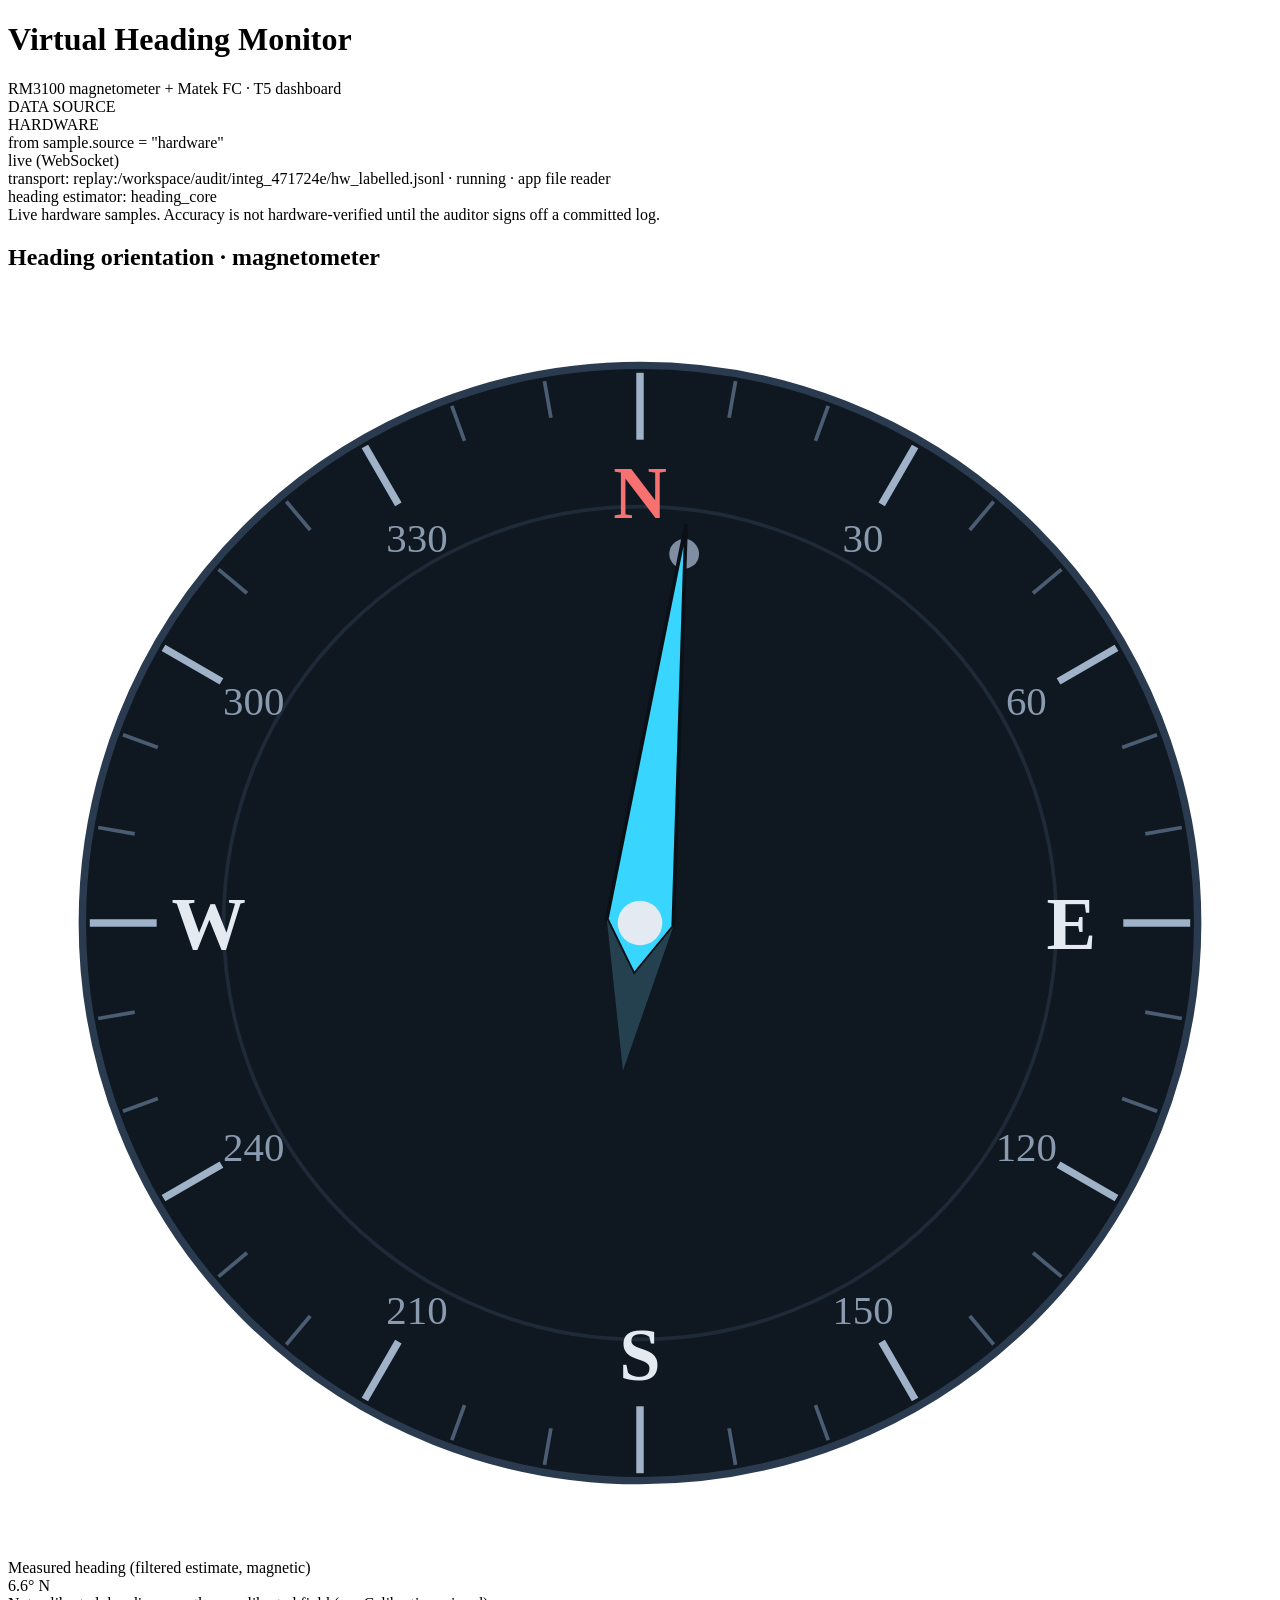
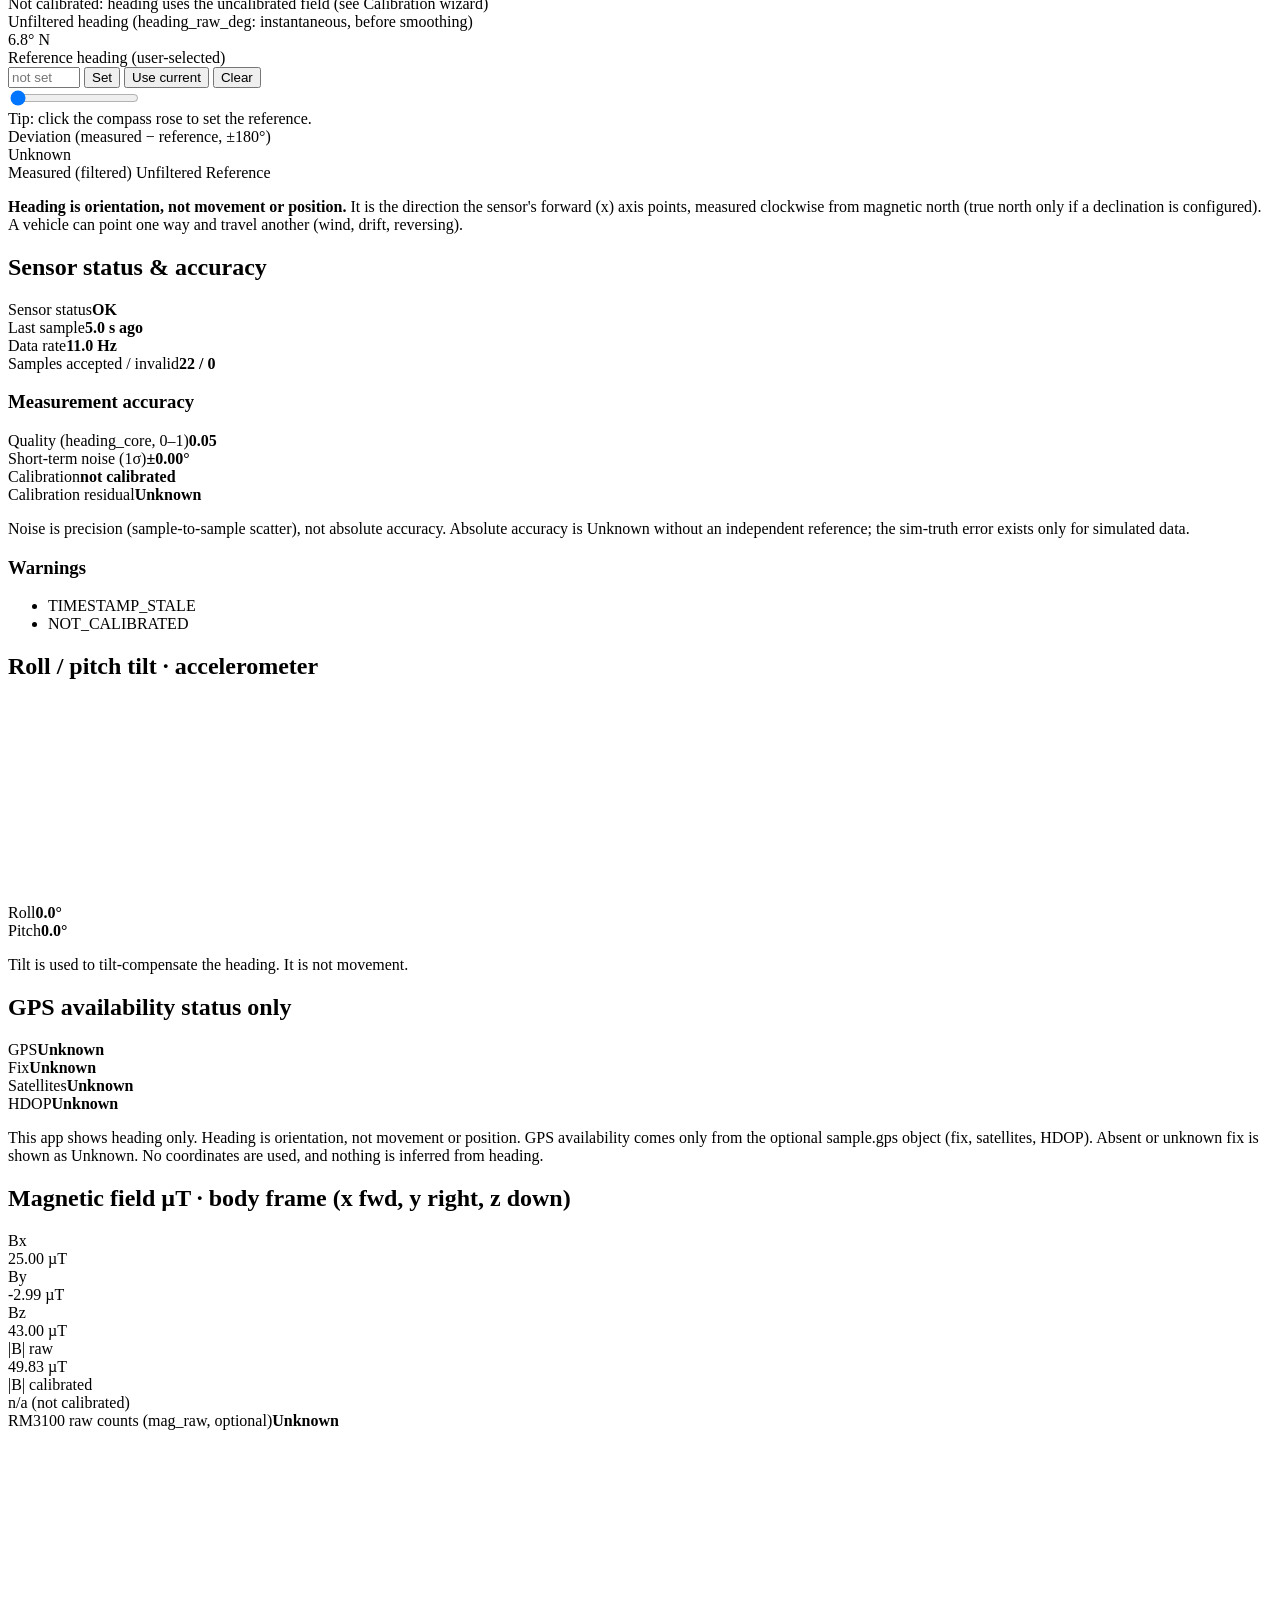
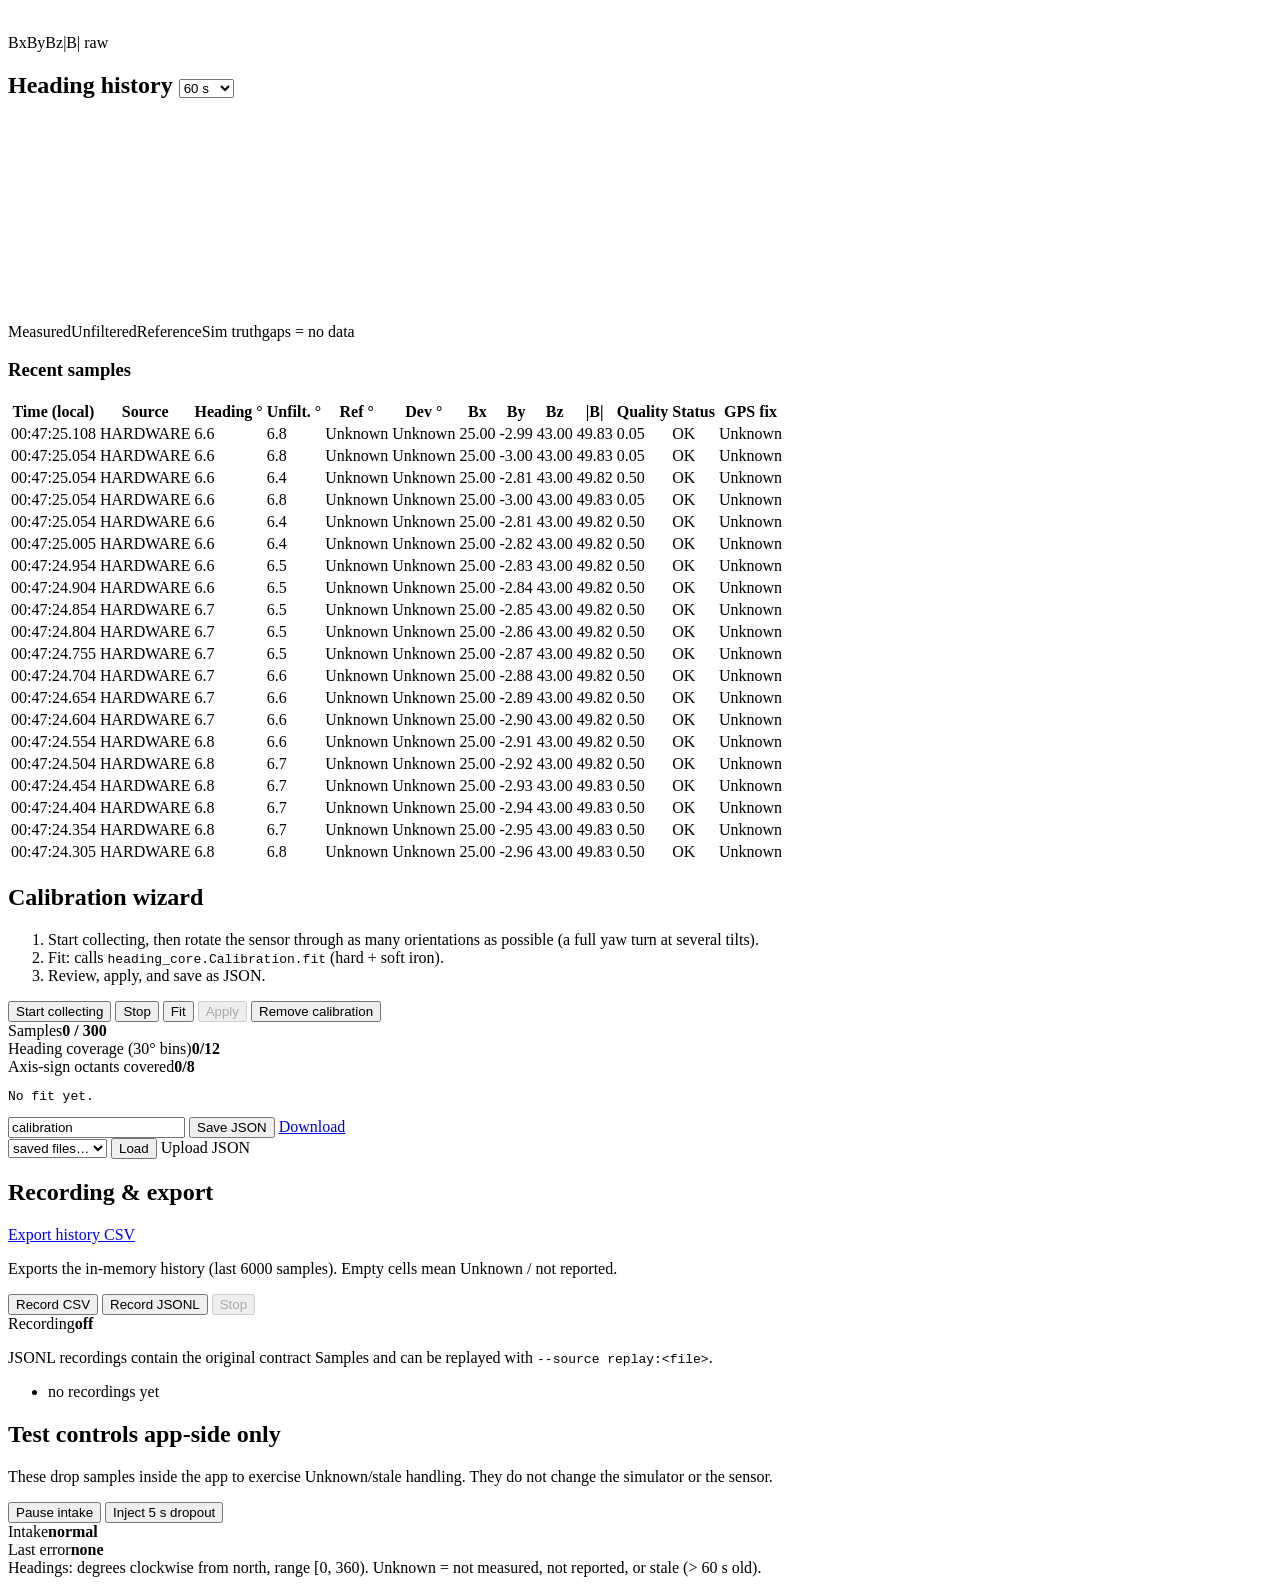
==== reports/audit/raw/ui_dom_hw_replay.html @ bf7b4064 "[qa] final verification v2.0: integration 25/27 (A8/A8b -> D6 CRITICAL), D3 closed after re-test (E3" ====
<!DOCTYPE html>
<html lang="en"><head>
<meta charset="utf-8">
<meta name="viewport" content="width=device-width, initial-scale=1">
<title>Virtual Heading Monitor</title>
<link rel="stylesheet" href="/style.css">
</head>
<body>
<header class="topbar">
  <div class="brand">
    <h1>Virtual Heading Monitor</h1>
    <div class="sub">RM3100 magnetometer + Matek FC · T5 dashboard</div>
  </div>
  <div class="badge-wrap">
    <div class="badge-label">DATA SOURCE</div>
    <div id="sourceBadge" class="source-badge hardware" title="Taken only from the source field of the latest sample">HARDWARE</div>
    <div id="sourceSub" class="badge-sub">from sample.source = "hardware"</div>
  </div>
  <div class="conn">
    <div><span id="connDot" class="dot ok"></span><span id="connText">live (WebSocket)</span></div>
    <div class="small" id="transportText">transport: replay:/workspace/audit/integ_471724e/hw_labelled.jsonl · running · app file reader</div>
    <div class="small" id="backendText">heading estimator: heading_core</div>
  </div>
</header>
<div id="evidenceBanner" class="evidence">Live hardware samples. Accuracy is not hardware-verified until the auditor signs off a committed log.</div>

<main class="grid">
  <!-- HEADING -->
  <section class="panel heading-panel" id="panelHeading">
    <h2>Heading <span class="tag">orientation · magnetometer</span></h2>
    <div class="heading-body">
      <svg id="compass" viewBox="-170 -170 340 340" role="img" aria-label="Compass rose: measured vs reference heading"><circle r="150" fill="#0f1720" stroke="#2b3b4f" stroke-width="2"></circle><circle r="112" fill="none" stroke="#1e2a38" stroke-width="1"></circle><line x1="0" y1="-148" x2="0" y2="-130" stroke="#9fb2c8" stroke-width="2"></line><line x1="25.699930294705688" y1="-145.75154744580678" x2="23.963448518036387" y2="-135.9034699156847" stroke="#4b5d73" stroke-width="1"></line><line x1="50.61898121219897" y1="-139.07450787631444" x2="47.19877977894228" y2="-129.67758166845536" stroke="#4b5d73" stroke-width="1"></line><line x1="73.99999999999999" y1="-128.17175976009693" x2="64.99999999999999" y2="-112.58330249197704" stroke="#9fb2c8" stroke-width="2"></line><text x="59.99999999999999" y="-99.92304845413264" text-anchor="middle" fill="#8a9bb0" font-size="11">30</text><line x1="95.1325662336078" y1="-113.37457758160875" x2="88.70469013674241" y2="-105.71413315041896" stroke="#4b5d73" stroke-width="1"></line><line x1="113.37457758160875" y1="-95.13256623360783" x2="105.71413315041896" y2="-88.70469013674243" stroke="#4b5d73" stroke-width="1"></line><line x1="128.1717597600969" y1="-74.00000000000001" x2="112.58330249197702" y2="-65.00000000000001" stroke="#9fb2c8" stroke-width="2"></line><text x="103.92304845413263" y="-56.000000000000014" text-anchor="middle" fill="#8a9bb0" font-size="11">60</text><line x1="139.07450787631444" y1="-50.61898121219899" x2="129.67758166845536" y2="-47.198779778942296" stroke="#4b5d73" stroke-width="1"></line><line x1="145.75154744580678" y1="-25.699930294705702" x2="135.9034699156847" y2="-23.963448518036397" stroke="#4b5d73" stroke-width="1"></line><line x1="148" y1="-9.062386313690414e-15" x2="130" y2="-7.960204194457796e-15" stroke="#9fb2c8" stroke-width="2"></line><line x1="145.75154744580678" y1="25.699930294705684" x2="135.9034699156847" y2="23.963448518036383" stroke="#4b5d73" stroke-width="1"></line><line x1="139.07450787631444" y1="50.61898121219897" x2="129.67758166845536" y2="47.19877977894228" stroke="#4b5d73" stroke-width="1"></line><line x1="128.17175976009693" y1="73.99999999999997" x2="112.58330249197704" y2="64.99999999999997" stroke="#9fb2c8" stroke-width="2"></line><text x="103.92304845413264" y="63.99999999999997" text-anchor="middle" fill="#8a9bb0" font-size="11">120</text><line x1="113.37457758160875" y1="95.13256623360783" x2="105.71413315041896" y2="88.70469013674243" stroke="#4b5d73" stroke-width="1"></line><line x1="95.13256623360785" y1="113.37457758160873" x2="88.70469013674244" y2="105.71413315041895" stroke="#4b5d73" stroke-width="1"></line><line x1="73.99999999999999" y1="128.17175976009693" x2="64.99999999999999" y2="112.58330249197704" stroke="#9fb2c8" stroke-width="2"></line><text x="59.99999999999999" y="107.92304845413264" text-anchor="middle" fill="#8a9bb0" font-size="11">150</text><line x1="50.618981212198996" y1="139.07450787631444" x2="47.1987797789423" y2="129.67758166845536" stroke="#4b5d73" stroke-width="1"></line><line x1="25.69993029470568" y1="145.75154744580678" x2="23.96344851803638" y2="135.9034699156847" stroke="#4b5d73" stroke-width="1"></line><line x1="1.8124772627380827e-14" y1="148" x2="1.592040838891559e-14" y2="130" stroke="#9fb2c8" stroke-width="2"></line><line x1="-25.69993029470571" y1="145.75154744580678" x2="-23.963448518036405" y2="135.9034699156847" stroke="#4b5d73" stroke-width="1"></line><line x1="-50.61898121219896" y1="139.07450787631444" x2="-47.198779778942274" y2="129.67758166845536" stroke="#4b5d73" stroke-width="1"></line><line x1="-74.00000000000001" y1="128.1717597600969" x2="-65.00000000000001" y2="112.58330249197702" stroke="#9fb2c8" stroke-width="2"></line><text x="-60.000000000000014" y="107.92304845413263" text-anchor="middle" fill="#8a9bb0" font-size="11">210</text><line x1="-95.1325662336078" y1="113.37457758160875" x2="-88.70469013674241" y2="105.71413315041896" stroke="#4b5d73" stroke-width="1"></line><line x1="-113.37457758160873" y1="95.13256623360785" x2="-105.71413315041895" y2="88.70469013674244" stroke="#4b5d73" stroke-width="1"></line><line x1="-128.17175976009688" y1="74.00000000000007" x2="-112.583302491977" y2="65.00000000000006" stroke="#9fb2c8" stroke-width="2"></line><text x="-103.92304845413261" y="64.00000000000006" text-anchor="middle" fill="#8a9bb0" font-size="11">240</text><line x1="-139.0745078763144" y1="50.61898121219907" x2="-129.67758166845533" y2="47.198779778942374" stroke="#4b5d73" stroke-width="1"></line><line x1="-145.75154744580678" y1="25.699930294705688" x2="-135.9034699156847" y2="23.963448518036387" stroke="#4b5d73" stroke-width="1"></line><line x1="-148" y1="2.718715894107124e-14" x2="-130" y2="2.3880612583373385e-14" stroke="#9fb2c8" stroke-width="2"></line><line x1="-145.7515474458068" y1="-25.699930294705634" x2="-135.90346991568472" y2="-23.963448518036337" stroke="#4b5d73" stroke-width="1"></line><line x1="-139.07450787631447" y1="-50.61898121219889" x2="-129.6775816684554" y2="-47.1987797789422" stroke="#4b5d73" stroke-width="1"></line><line x1="-128.1717597600969" y1="-74.00000000000001" x2="-112.58330249197702" y2="-65.00000000000001" stroke="#9fb2c8" stroke-width="2"></line><text x="-103.92304845413263" y="-56.000000000000014" text-anchor="middle" fill="#8a9bb0" font-size="11">300</text><line x1="-113.37457758160876" y1="-95.1325662336078" x2="-105.71413315041899" y2="-88.70469013674241" stroke="#4b5d73" stroke-width="1"></line><line x1="-95.13256623360786" y1="-113.37457758160872" x2="-88.70469013674246" y2="-105.71413315041893" stroke="#4b5d73" stroke-width="1"></line><line x1="-74.00000000000007" y1="-128.17175976009688" x2="-65.00000000000006" y2="-112.583302491977" stroke="#9fb2c8" stroke-width="2"></line><text x="-60.00000000000006" y="-99.92304845413261" text-anchor="middle" fill="#8a9bb0" font-size="11">330</text><line x1="-50.61898121219895" y1="-139.07450787631444" x2="-47.19877977894227" y2="-129.67758166845536" stroke="#4b5d73" stroke-width="1"></line><line x1="-25.69993029470583" y1="-145.75154744580678" x2="-23.963448518036515" y2="-135.9034699156847" stroke="#4b5d73" stroke-width="1"></line><text x="0" y="-109" text-anchor="middle" fill="#f87171" font-size="20" font-weight="800">N</text><text x="116" y="6.999999999999993" text-anchor="middle" fill="#e3eaf2" font-size="20" font-weight="800">E</text><text x="1.4205902870109298e-14" y="123" text-anchor="middle" fill="#e3eaf2" font-size="20" font-weight="800">S</text><text x="-116" y="7.000000000000021" text-anchor="middle" fill="#e3eaf2" font-size="20" font-weight="800">W</text><g visibility="hidden"><line x1="0" y1="0" x2="0" y2="-146" stroke="#ffb547" stroke-width="2.5" stroke-dasharray="7 5"></line><polygon points="0,-150 -9,-164 9,-164" fill="#ffb547"></polygon></g><g visibility="visible" transform="rotate(6.820179371689269)"><line x1="0" y1="0" x2="0" y2="-100" stroke="#7f8ea3" stroke-width="2"></line><circle cx="0" cy="-100" r="4" fill="#7f8ea3"></circle></g><g visibility="visible" transform="rotate(6.589278462091266)"><polygon points="0,-108 9,0 0,14 -9,0" fill="#38d6ff" stroke="#0b1016" stroke-width="1"></polygon><polygon points="0,14 9,0 0,40 -9,0" fill="#25414f"></polygon></g><circle r="6" fill="#e3eaf2"></circle><text y="60" text-anchor="middle" fill="#8a9bb0" font-size="14" font-style="italic"></text></svg>
      <div class="heading-readout">
        <div class="metric big">
          <div class="label" id="headingLabel">Measured heading (filtered estimate, magnetic)</div>
          <div class="value" id="headingValue">6.6° N</div>
          <div class="hint" id="headingHint">Not calibrated: heading uses the uncalibrated field (see Calibration wizard)</div>
        </div>
        <div class="metric">
          <div class="label">Unfiltered heading (heading_raw_deg: instantaneous, before smoothing)</div>
          <div class="value mid" id="rawHeadingValue">6.8° N</div>
        </div>
        <div class="metric">
          <div class="label">Reference heading (user-selected)</div>
          <div class="ref-row">
            <input id="refNumber" type="number" min="0" max="359.9" step="0.1" placeholder="not set" aria-label="Reference heading degrees">
            <button id="refSet">Set</button>
            <button id="refUseCurrent" title="Use the current measured heading">Use current</button>
            <button id="refClear" class="ghost">Clear</button>
          </div>
          <input id="refSlider" type="range" min="0" max="359" step="1" value="0" aria-label="Reference heading slider">
          <div class="hint">Tip: click the compass rose to set the reference.</div>
        </div>
        <div class="metric">
          <div class="label">Deviation (measured − reference, ±180°)</div>
          <div class="value mid unknown unk" id="deviationValue">Unknown</div>
        </div>
        <div class="legend">
          <span><i class="sw measured"></i>Measured (filtered)</span>
          <span><i class="sw raw"></i>Unfiltered</span>
          <span><i class="sw reference"></i>Reference</span>
        </div>
      </div>
    </div>
    <p class="note"><b>Heading is orientation, not movement or position.</b> It is the direction the sensor's
      forward (x) axis points, measured clockwise from magnetic north (true north only if a declination is configured).
      A vehicle can point one way and travel another (wind, drift, reversing).</p>
  </section>

  <!-- STATUS / ACCURACY -->
  <section class="panel" id="panelStatus">
    <h2>Sensor status &amp; accuracy</h2>
    <div class="kv"><span>Sensor status</span><b id="sensorStatus" class="pill ok">OK</b></div>
    <div class="hint" id="sensorReason"></div>
    <div class="kv"><span>Last sample</span><b id="lastAge" class="">5.0 s ago</b></div>
    <div class="kv"><span>Data rate</span><b id="rateValue" class="">11.0 Hz</b></div>
    <div class="kv"><span>Samples accepted / invalid</span><b id="countsValue">22 / 0</b></div>
    <h3>Measurement accuracy</h3>
    <div class="kv"><span>Quality (heading_core, 0–1)</span><b id="qualityValue" class="">0.05</b></div>
    <div class="qbar"><div id="qualityBar" style="width: 4.99741%;"></div></div>
    <div class="kv"><span>Short-term noise (1σ)</span><b id="noiseValue" class="">±0.00°</b></div>
    <div class="kv"><span>Calibration</span><b id="calState" class="">not calibrated</b></div>
    <div class="kv"><span>Calibration residual</span><b id="calResidual" class="unknown unk">Unknown</b></div>
    <div class="kv" id="simErrRow" style="display: none;"><span>Error vs sim truth <span class="tag sim">SIMULATED</span></span><b id="simErr" class="unknown unk">Unknown</b></div>
    <p class="note small">Noise is precision (sample-to-sample scatter), not absolute accuracy. Absolute accuracy is
      Unknown without an independent reference; the sim-truth error exists only for simulated data.</p>
    <h3>Warnings</h3>
    <ul id="warnings" class="warnings"><li>TIMESTAMP_STALE</li><li>NOT_CALIBRATED</li></ul>
  </section>

  <!-- ATTITUDE -->
  <section class="panel" id="panelAttitude">
    <h2>Roll / pitch <span class="tag">tilt · accelerometer</span></h2>
    <canvas id="horizon" width="260" height="200" aria-label="Roll and pitch indicator"></canvas>
    <div class="kv"><span>Roll</span><b id="rollValue" class="">0.0°</b></div>
    <div class="kv"><span>Pitch</span><b id="pitchValue" class="">0.0°</b></div>
    <p class="note small">Tilt is used to tilt-compensate the heading. It is not movement.</p>
  </section>

  <!-- GPS AVAILABILITY (status only) -->
  <section class="panel unknown-panel" id="panelGps">
    <h2>GPS availability <span class="tag gps">status only</span></h2>
    <div class="kv"><span>GPS</span><b id="gpsStatus" class="pill unknown">Unknown</b></div>
    <div class="kv"><span>Fix</span><b id="gpsFix" class="unk unknown">Unknown</b></div>
    <div class="kv"><span>Satellites</span><b id="gpsSats" class="unk unknown">Unknown</b></div>
    <div class="kv"><span>HDOP</span><b id="gpsHdop" class="unk unknown">Unknown</b></div>
    <p class="note" id="gpsNote">This app shows heading only. Heading is orientation, not movement or position. GPS availability comes only from the optional sample.gps object (fix, satellites, HDOP). Absent or unknown fix is shown as Unknown. No coordinates are used, and nothing is inferred from heading.</p>
  </section>

  <!-- FIELD -->
  <section class="panel wide" id="panelField">
    <h2>Magnetic field <span class="tag">µT · body frame (x fwd, y right, z down)</span></h2>
    <div class="field-nums">
      <div class="metric"><div class="label">Bx</div><div class="value mid" id="bx">25.00 µT</div></div>
      <div class="metric"><div class="label">By</div><div class="value mid" id="by">-2.99 µT</div></div>
      <div class="metric"><div class="label">Bz</div><div class="value mid" id="bz">43.00 µT</div></div>
      <div class="metric"><div class="label">|B| raw</div><div class="value mid" id="bmag">49.83 µT</div></div>
      <div class="metric"><div class="label">|B| calibrated</div><div class="value mid unknown unk" id="bmagCal">n/a (not calibrated)</div></div>
    </div>
    <div class="kv"><span>RM3100 raw counts (mag_raw, optional)</span><b id="magRaw" class="unknown unk">Unknown</b></div>
    <canvas id="fieldChart" class="chart" height="200" width="691"></canvas>
    <div class="legend"><span><i class="sw bx"></i>Bx</span><span><i class="sw by"></i>By</span><span><i class="sw bz"></i>Bz</span><span><i class="sw bm"></i>|B| raw</span></div>
  </section>

  <!-- HISTORY -->
  <section class="panel wide" id="panelHistory">
    <h2>Heading history
      <select id="windowSel" aria-label="History window">
        <option value="30">30 s</option><option value="60" selected="">60 s</option>
        <option value="180">3 min</option><option value="300">5 min</option>
      </select>
    </h2>
    <canvas id="headingChart" class="chart" height="200" width="691"></canvas>
    <div class="legend"><span><i class="sw measured"></i>Measured</span><span><i class="sw raw"></i>Unfiltered</span><span><i class="sw reference"></i>Reference</span><span><i class="sw truth"></i>Sim truth</span><span class="muted">gaps = no data</span></div>
    <h3>Recent samples</h3>
    <div class="table-wrap">
      <table id="samplesTable">
        <thead><tr><th>Time (local)</th><th>Source</th><th>Heading °</th><th>Unfilt. °</th><th>Ref °</th><th>Dev °</th>
          <th>Bx</th><th>By</th><th>Bz</th><th>|B|</th><th>Quality</th><th>Status</th><th>GPS fix</th></tr></thead>
        <tbody><tr><td>00:47:25.108</td><td>HARDWARE</td><td>6.6</td><td>6.8</td><td class="unk">Unknown</td><td class="unk">Unknown</td><td>25.00</td><td>-2.99</td><td>43.00</td><td>49.83</td><td>0.05</td><td>OK</td><td class="unk">Unknown</td></tr><tr><td>00:47:25.054</td><td>HARDWARE</td><td>6.6</td><td>6.8</td><td class="unk">Unknown</td><td class="unk">Unknown</td><td>25.00</td><td>-3.00</td><td>43.00</td><td>49.83</td><td>0.05</td><td>OK</td><td class="unk">Unknown</td></tr><tr><td>00:47:25.054</td><td>HARDWARE</td><td>6.6</td><td>6.4</td><td class="unk">Unknown</td><td class="unk">Unknown</td><td>25.00</td><td>-2.81</td><td>43.00</td><td>49.82</td><td>0.50</td><td>OK</td><td class="unk">Unknown</td></tr><tr><td>00:47:25.054</td><td>HARDWARE</td><td>6.6</td><td>6.8</td><td class="unk">Unknown</td><td class="unk">Unknown</td><td>25.00</td><td>-3.00</td><td>43.00</td><td>49.83</td><td>0.05</td><td>OK</td><td class="unk">Unknown</td></tr><tr><td>00:47:25.054</td><td>HARDWARE</td><td>6.6</td><td>6.4</td><td class="unk">Unknown</td><td class="unk">Unknown</td><td>25.00</td><td>-2.81</td><td>43.00</td><td>49.82</td><td>0.50</td><td>OK</td><td class="unk">Unknown</td></tr><tr><td>00:47:25.005</td><td>HARDWARE</td><td>6.6</td><td>6.4</td><td class="unk">Unknown</td><td class="unk">Unknown</td><td>25.00</td><td>-2.82</td><td>43.00</td><td>49.82</td><td>0.50</td><td>OK</td><td class="unk">Unknown</td></tr><tr><td>00:47:24.954</td><td>HARDWARE</td><td>6.6</td><td>6.5</td><td class="unk">Unknown</td><td class="unk">Unknown</td><td>25.00</td><td>-2.83</td><td>43.00</td><td>49.82</td><td>0.50</td><td>OK</td><td class="unk">Unknown</td></tr><tr><td>00:47:24.904</td><td>HARDWARE</td><td>6.6</td><td>6.5</td><td class="unk">Unknown</td><td class="unk">Unknown</td><td>25.00</td><td>-2.84</td><td>43.00</td><td>49.82</td><td>0.50</td><td>OK</td><td class="unk">Unknown</td></tr><tr><td>00:47:24.854</td><td>HARDWARE</td><td>6.7</td><td>6.5</td><td class="unk">Unknown</td><td class="unk">Unknown</td><td>25.00</td><td>-2.85</td><td>43.00</td><td>49.82</td><td>0.50</td><td>OK</td><td class="unk">Unknown</td></tr><tr><td>00:47:24.804</td><td>HARDWARE</td><td>6.7</td><td>6.5</td><td class="unk">Unknown</td><td class="unk">Unknown</td><td>25.00</td><td>-2.86</td><td>43.00</td><td>49.82</td><td>0.50</td><td>OK</td><td class="unk">Unknown</td></tr><tr><td>00:47:24.755</td><td>HARDWARE</td><td>6.7</td><td>6.5</td><td class="unk">Unknown</td><td class="unk">Unknown</td><td>25.00</td><td>-2.87</td><td>43.00</td><td>49.82</td><td>0.50</td><td>OK</td><td class="unk">Unknown</td></tr><tr><td>00:47:24.704</td><td>HARDWARE</td><td>6.7</td><td>6.6</td><td class="unk">Unknown</td><td class="unk">Unknown</td><td>25.00</td><td>-2.88</td><td>43.00</td><td>49.82</td><td>0.50</td><td>OK</td><td class="unk">Unknown</td></tr><tr><td>00:47:24.654</td><td>HARDWARE</td><td>6.7</td><td>6.6</td><td class="unk">Unknown</td><td class="unk">Unknown</td><td>25.00</td><td>-2.89</td><td>43.00</td><td>49.82</td><td>0.50</td><td>OK</td><td class="unk">Unknown</td></tr><tr><td>00:47:24.604</td><td>HARDWARE</td><td>6.7</td><td>6.6</td><td class="unk">Unknown</td><td class="unk">Unknown</td><td>25.00</td><td>-2.90</td><td>43.00</td><td>49.82</td><td>0.50</td><td>OK</td><td class="unk">Unknown</td></tr><tr><td>00:47:24.554</td><td>HARDWARE</td><td>6.8</td><td>6.6</td><td class="unk">Unknown</td><td class="unk">Unknown</td><td>25.00</td><td>-2.91</td><td>43.00</td><td>49.82</td><td>0.50</td><td>OK</td><td class="unk">Unknown</td></tr><tr><td>00:47:24.504</td><td>HARDWARE</td><td>6.8</td><td>6.7</td><td class="unk">Unknown</td><td class="unk">Unknown</td><td>25.00</td><td>-2.92</td><td>43.00</td><td>49.82</td><td>0.50</td><td>OK</td><td class="unk">Unknown</td></tr><tr><td>00:47:24.454</td><td>HARDWARE</td><td>6.8</td><td>6.7</td><td class="unk">Unknown</td><td class="unk">Unknown</td><td>25.00</td><td>-2.93</td><td>43.00</td><td>49.83</td><td>0.50</td><td>OK</td><td class="unk">Unknown</td></tr><tr><td>00:47:24.404</td><td>HARDWARE</td><td>6.8</td><td>6.7</td><td class="unk">Unknown</td><td class="unk">Unknown</td><td>25.00</td><td>-2.94</td><td>43.00</td><td>49.83</td><td>0.50</td><td>OK</td><td class="unk">Unknown</td></tr><tr><td>00:47:24.354</td><td>HARDWARE</td><td>6.8</td><td>6.7</td><td class="unk">Unknown</td><td class="unk">Unknown</td><td>25.00</td><td>-2.95</td><td>43.00</td><td>49.83</td><td>0.50</td><td>OK</td><td class="unk">Unknown</td></tr><tr><td>00:47:24.305</td><td>HARDWARE</td><td>6.8</td><td>6.8</td><td class="unk">Unknown</td><td class="unk">Unknown</td><td>25.00</td><td>-2.96</td><td>43.00</td><td>49.83</td><td>0.50</td><td>OK</td><td class="unk">Unknown</td></tr></tbody>
      </table>
    </div>
  </section>

  <!-- CALIBRATION -->
  <section class="panel" id="panelCalib">
    <h2>Calibration wizard</h2>
    <ol class="steps">
      <li>Start collecting, then rotate the sensor through as many orientations as possible (a full yaw turn at several tilts).</li>
      <li>Fit: calls <code>heading_core.Calibration.fit</code> (hard + soft iron).</li>
      <li>Review, apply, and save as JSON.</li>
    </ol>
    <div class="btn-row">
      <button id="calStart">Start collecting</button>
      <button id="calStop" class="ghost">Stop</button>
      <button id="calFit">Fit</button>
      <button id="calApply" disabled="">Apply</button>
      <button id="calClear" class="ghost">Remove calibration</button>
    </div>
    <div class="kv"><span>Samples</span><b id="calN">0 / 300</b></div>
    <div class="qbar"><div id="calProgress" style="width: 0%;"></div></div>
    <div class="kv"><span>Heading coverage (30° bins)</span><b id="calBins">0/12</b></div>
    <div class="kv"><span>Axis-sign octants covered</span><b id="calOct">0/8</b></div>
    <pre id="calResult" class="calresult">No fit yet.</pre>
    <div class="btn-row">
      <input id="calName" placeholder="file name" value="calibration">
      <button id="calSave">Save JSON</button>
      <a id="calDownload" class="btn ghost" href="/api/calib/current" download="">Download</a>
    </div>
    <div class="btn-row">
      <select id="calFiles"><option value="">saved files…</option></select>
      <button id="calLoad">Load</button>
      <label class="btn ghost">Upload JSON<input id="calUpload" type="file" accept=".json,application/json" hidden=""></label>
    </div>
    <div id="calMsg" class="hint"></div>
  </section>

  <!-- RECORDING -->
  <section class="panel" id="panelRecord">
    <h2>Recording &amp; export</h2>
    <div class="btn-row">
      <a class="btn" href="/api/export.csv" id="exportCsv">Export history CSV</a>
    </div>
    <p class="note small">Exports the in-memory history (last 6000 samples). Empty cells mean Unknown / not reported.</p>
    <div class="btn-row">
      <button id="recCsv">Record CSV</button>
      <button id="recJsonl">Record JSONL</button>
      <button id="recStop" class="ghost" disabled="">Stop</button>
    </div>
    <div class="kv"><span>Recording</span><b id="recState">off</b></div>
    <p class="note small">JSONL recordings contain the original contract Samples and can be replayed with
      <code>--source replay:&lt;file&gt;</code>.</p>
    <ul id="recList" class="files"><li class="muted">no recordings yet</li></ul>
  </section>

  <!-- TEST CONTROLS -->
  <section class="panel test-panel" id="panelTest">
    <h2>Test controls <span class="tag warn">app-side only</span></h2>
    <p class="note small">These drop samples inside the app to exercise Unknown/stale handling. They do not
      change the simulator or the sensor.</p>
    <div class="btn-row">
      <button id="pauseBtn">Pause intake</button>
      <button id="dropoutBtn">Inject 5 s dropout</button>
    </div>
    <div class="kv"><span>Intake</span><b id="intakeState">normal</b></div>
    <div class="kv"><span>Last error</span><b id="lastError" class="small">none</b></div>
  </section>
</main>
<footer>Headings: degrees clockwise from north, range [0, 360). Unknown = not measured, not reported, or stale (&gt; <span id="staleS">60</span> s old).</footer>
<script src="/headingmath.js"></script>
<script src="/app.js"></script>


</body></html>
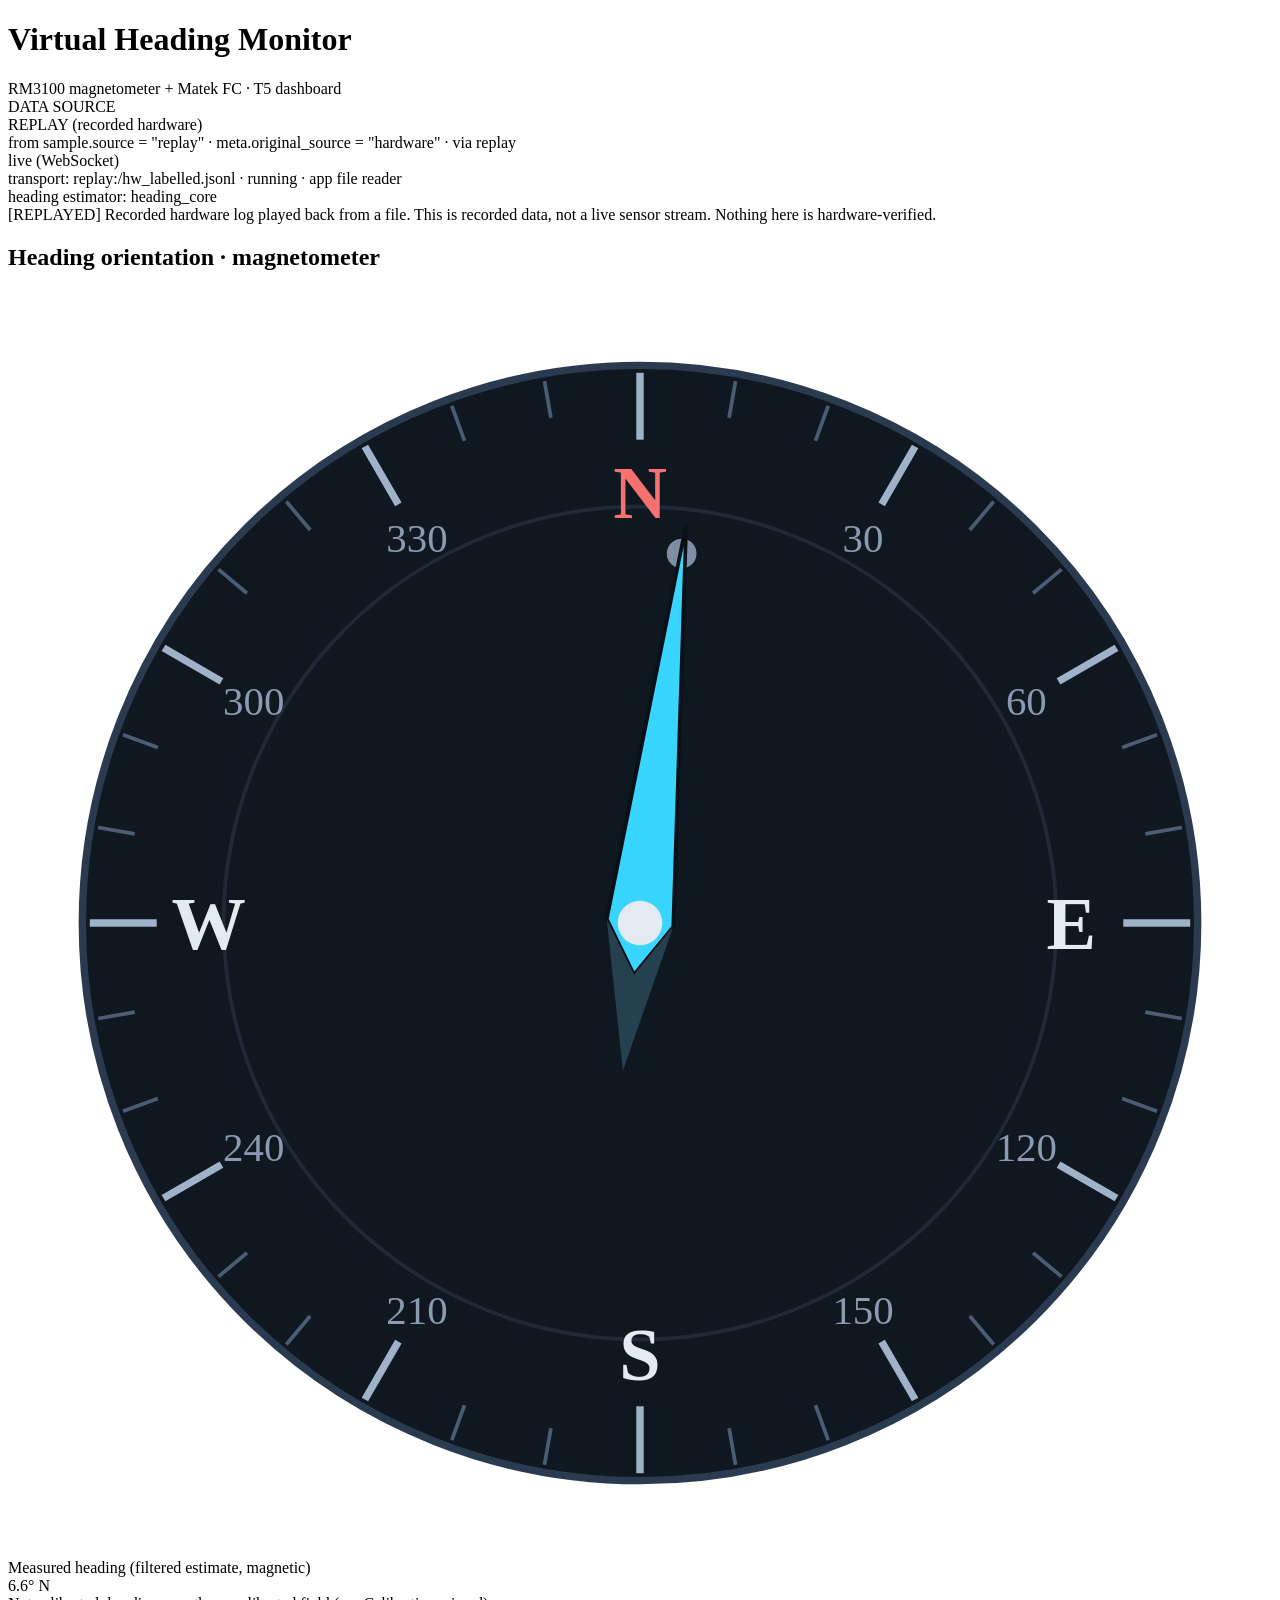
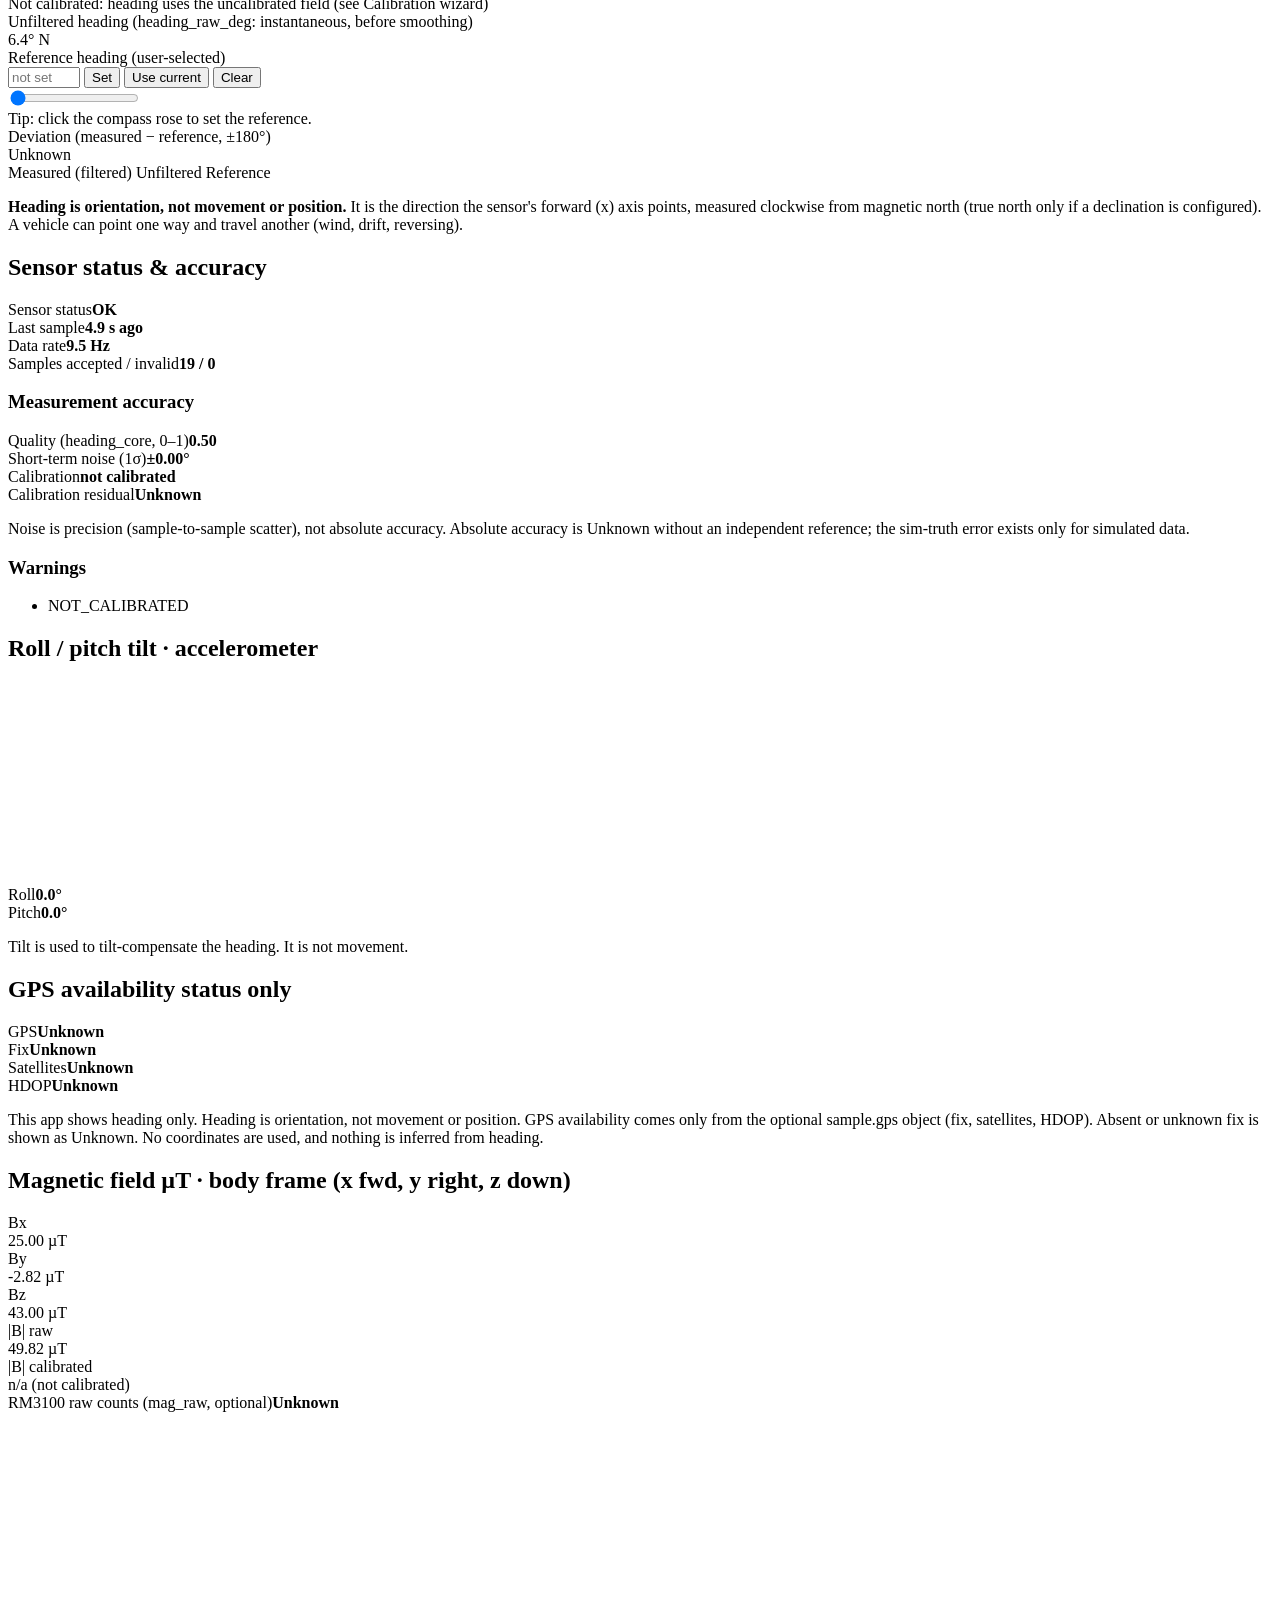
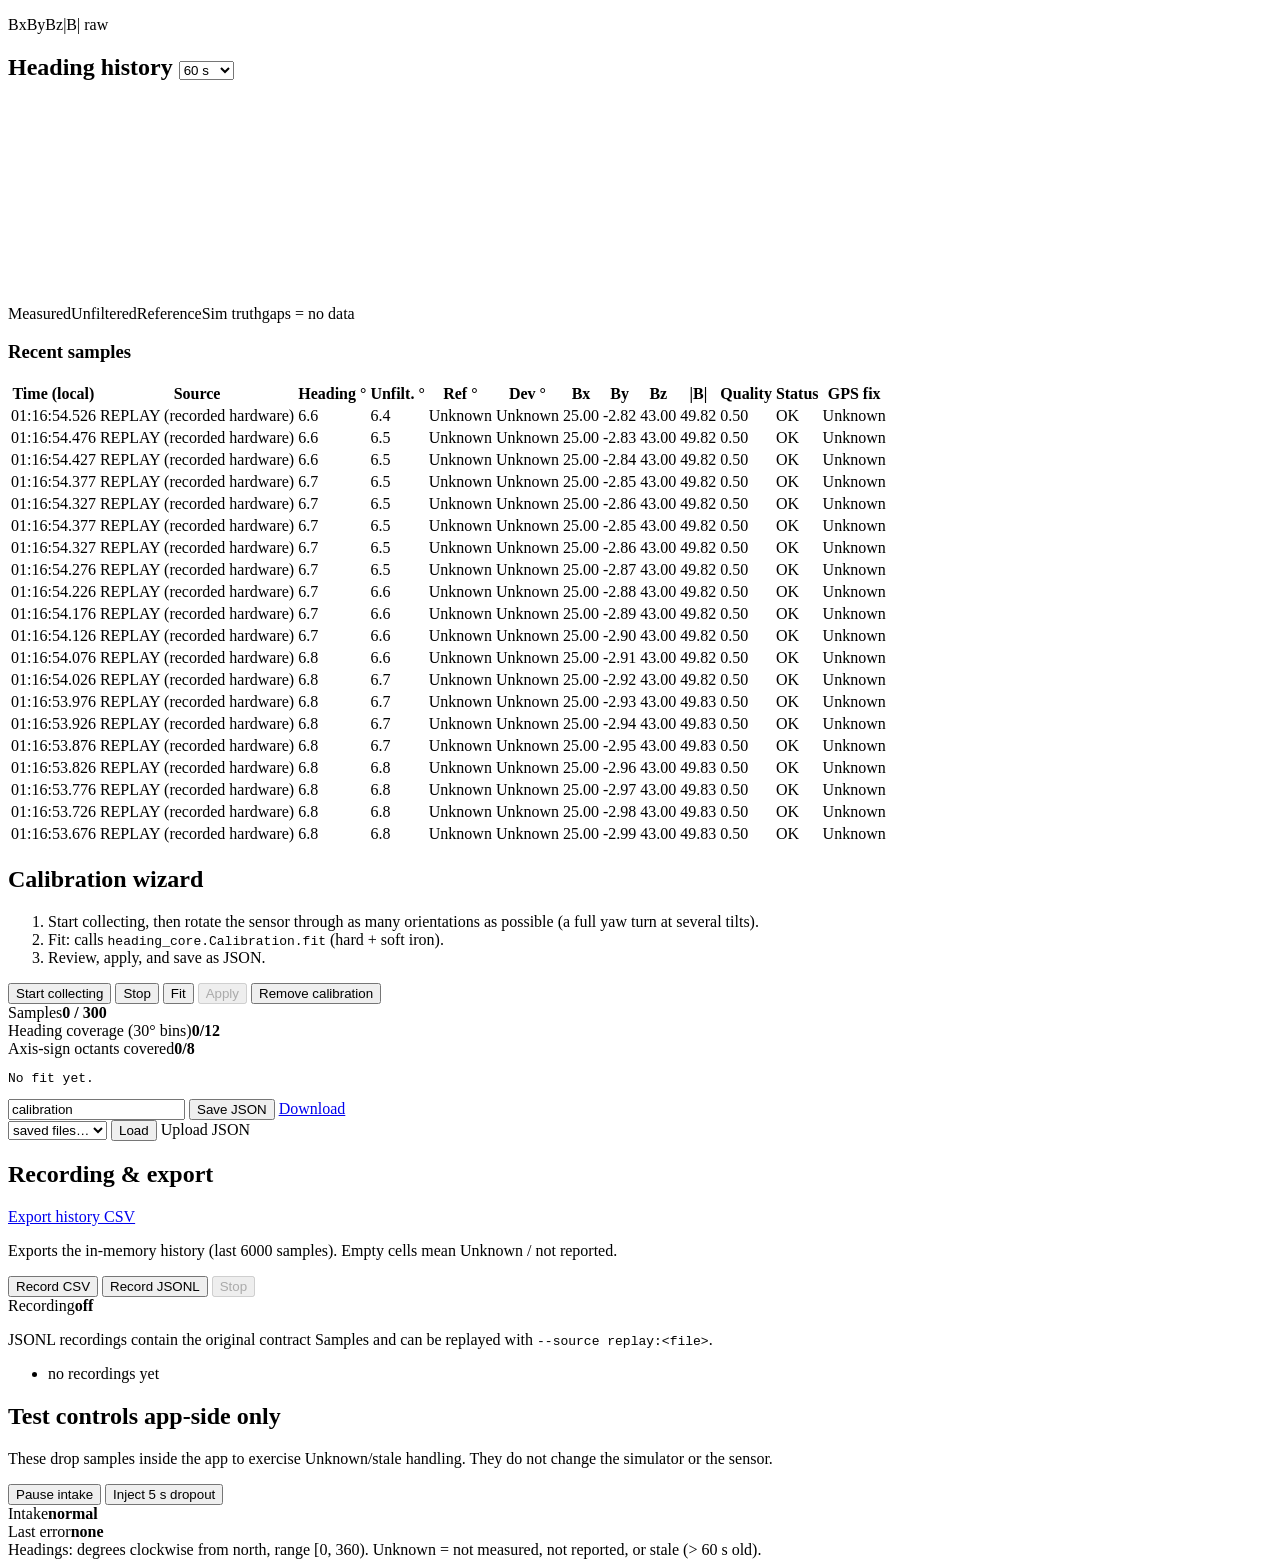
==== commit a88e8d10: "[qa] v3.0 D6 re-test on HEAD 0c25062: integration 30/30 (A8/A8b pass, new A10a-c edge cases), repo 5" ====
--- a/reports/audit/raw/ui_dom_hw_replay.html
+++ b/reports/audit/raw/ui_dom_hw_replay.html
@@ -13,23 +13,23 @@
   </div>
   <div class="badge-wrap">
     <div class="badge-label">DATA SOURCE</div>
-    <div id="sourceBadge" class="source-badge hardware" title="Taken only from the source field of the latest sample">HARDWARE</div>
-    <div id="sourceSub" class="badge-sub">from sample.source = "hardware"</div>
+    <div id="sourceBadge" class="source-badge replay" title="Taken only from the source field of the latest sample">REPLAY (recorded hardware)</div>
+    <div id="sourceSub" class="badge-sub">from sample.source = "replay" · meta.original_source = "hardware" · via replay</div>
   </div>
   <div class="conn">
     <div><span id="connDot" class="dot ok"></span><span id="connText">live (WebSocket)</span></div>
-    <div class="small" id="transportText">transport: replay:/workspace/audit/integ_471724e/hw_labelled.jsonl · running · app file reader</div>
+    <div class="small" id="transportText">transport: replay:<out>/hw_labelled.jsonl · running · app file reader</div>
     <div class="small" id="backendText">heading estimator: heading_core</div>
   </div>
 </header>
-<div id="evidenceBanner" class="evidence">Live hardware samples. Accuracy is not hardware-verified until the auditor signs off a committed log.</div>
+<div id="evidenceBanner" class="evidence">[REPLAYED] Recorded hardware log played back from a file. This is recorded data, not a live sensor stream. Nothing here is hardware-verified.</div>
 
 <main class="grid">
   <!-- HEADING -->
   <section class="panel heading-panel" id="panelHeading">
     <h2>Heading <span class="tag">orientation · magnetometer</span></h2>
     <div class="heading-body">
-      <svg id="compass" viewBox="-170 -170 340 340" role="img" aria-label="Compass rose: measured vs reference heading"><circle r="150" fill="#0f1720" stroke="#2b3b4f" stroke-width="2"></circle><circle r="112" fill="none" stroke="#1e2a38" stroke-width="1"></circle><line x1="0" y1="-148" x2="0" y2="-130" stroke="#9fb2c8" stroke-width="2"></line><line x1="25.699930294705688" y1="-145.75154744580678" x2="23.963448518036387" y2="-135.9034699156847" stroke="#4b5d73" stroke-width="1"></line><line x1="50.61898121219897" y1="-139.07450787631444" x2="47.19877977894228" y2="-129.67758166845536" stroke="#4b5d73" stroke-width="1"></line><line x1="73.99999999999999" y1="-128.17175976009693" x2="64.99999999999999" y2="-112.58330249197704" stroke="#9fb2c8" stroke-width="2"></line><text x="59.99999999999999" y="-99.92304845413264" text-anchor="middle" fill="#8a9bb0" font-size="11">30</text><line x1="95.1325662336078" y1="-113.37457758160875" x2="88.70469013674241" y2="-105.71413315041896" stroke="#4b5d73" stroke-width="1"></line><line x1="113.37457758160875" y1="-95.13256623360783" x2="105.71413315041896" y2="-88.70469013674243" stroke="#4b5d73" stroke-width="1"></line><line x1="128.1717597600969" y1="-74.00000000000001" x2="112.58330249197702" y2="-65.00000000000001" stroke="#9fb2c8" stroke-width="2"></line><text x="103.92304845413263" y="-56.000000000000014" text-anchor="middle" fill="#8a9bb0" font-size="11">60</text><line x1="139.07450787631444" y1="-50.61898121219899" x2="129.67758166845536" y2="-47.198779778942296" stroke="#4b5d73" stroke-width="1"></line><line x1="145.75154744580678" y1="-25.699930294705702" x2="135.9034699156847" y2="-23.963448518036397" stroke="#4b5d73" stroke-width="1"></line><line x1="148" y1="-9.062386313690414e-15" x2="130" y2="-7.960204194457796e-15" stroke="#9fb2c8" stroke-width="2"></line><line x1="145.75154744580678" y1="25.699930294705684" x2="135.9034699156847" y2="23.963448518036383" stroke="#4b5d73" stroke-width="1"></line><line x1="139.07450787631444" y1="50.61898121219897" x2="129.67758166845536" y2="47.19877977894228" stroke="#4b5d73" stroke-width="1"></line><line x1="128.17175976009693" y1="73.99999999999997" x2="112.58330249197704" y2="64.99999999999997" stroke="#9fb2c8" stroke-width="2"></line><text x="103.92304845413264" y="63.99999999999997" text-anchor="middle" fill="#8a9bb0" font-size="11">120</text><line x1="113.37457758160875" y1="95.13256623360783" x2="105.71413315041896" y2="88.70469013674243" stroke="#4b5d73" stroke-width="1"></line><line x1="95.13256623360785" y1="113.37457758160873" x2="88.70469013674244" y2="105.71413315041895" stroke="#4b5d73" stroke-width="1"></line><line x1="73.99999999999999" y1="128.17175976009693" x2="64.99999999999999" y2="112.58330249197704" stroke="#9fb2c8" stroke-width="2"></line><text x="59.99999999999999" y="107.92304845413264" text-anchor="middle" fill="#8a9bb0" font-size="11">150</text><line x1="50.618981212198996" y1="139.07450787631444" x2="47.1987797789423" y2="129.67758166845536" stroke="#4b5d73" stroke-width="1"></line><line x1="25.69993029470568" y1="145.75154744580678" x2="23.96344851803638" y2="135.9034699156847" stroke="#4b5d73" stroke-width="1"></line><line x1="1.8124772627380827e-14" y1="148" x2="1.592040838891559e-14" y2="130" stroke="#9fb2c8" stroke-width="2"></line><line x1="-25.69993029470571" y1="145.75154744580678" x2="-23.963448518036405" y2="135.9034699156847" stroke="#4b5d73" stroke-width="1"></line><line x1="-50.61898121219896" y1="139.07450787631444" x2="-47.198779778942274" y2="129.67758166845536" stroke="#4b5d73" stroke-width="1"></line><line x1="-74.00000000000001" y1="128.1717597600969" x2="-65.00000000000001" y2="112.58330249197702" stroke="#9fb2c8" stroke-width="2"></line><text x="-60.000000000000014" y="107.92304845413263" text-anchor="middle" fill="#8a9bb0" font-size="11">210</text><line x1="-95.1325662336078" y1="113.37457758160875" x2="-88.70469013674241" y2="105.71413315041896" stroke="#4b5d73" stroke-width="1"></line><line x1="-113.37457758160873" y1="95.13256623360785" x2="-105.71413315041895" y2="88.70469013674244" stroke="#4b5d73" stroke-width="1"></line><line x1="-128.17175976009688" y1="74.00000000000007" x2="-112.583302491977" y2="65.00000000000006" stroke="#9fb2c8" stroke-width="2"></line><text x="-103.92304845413261" y="64.00000000000006" text-anchor="middle" fill="#8a9bb0" font-size="11">240</text><line x1="-139.0745078763144" y1="50.61898121219907" x2="-129.67758166845533" y2="47.198779778942374" stroke="#4b5d73" stroke-width="1"></line><line x1="-145.75154744580678" y1="25.699930294705688" x2="-135.9034699156847" y2="23.963448518036387" stroke="#4b5d73" stroke-width="1"></line><line x1="-148" y1="2.718715894107124e-14" x2="-130" y2="2.3880612583373385e-14" stroke="#9fb2c8" stroke-width="2"></line><line x1="-145.7515474458068" y1="-25.699930294705634" x2="-135.90346991568472" y2="-23.963448518036337" stroke="#4b5d73" stroke-width="1"></line><line x1="-139.07450787631447" y1="-50.61898121219889" x2="-129.6775816684554" y2="-47.1987797789422" stroke="#4b5d73" stroke-width="1"></line><line x1="-128.1717597600969" y1="-74.00000000000001" x2="-112.58330249197702" y2="-65.00000000000001" stroke="#9fb2c8" stroke-width="2"></line><text x="-103.92304845413263" y="-56.000000000000014" text-anchor="middle" fill="#8a9bb0" font-size="11">300</text><line x1="-113.37457758160876" y1="-95.1325662336078" x2="-105.71413315041899" y2="-88.70469013674241" stroke="#4b5d73" stroke-width="1"></line><line x1="-95.13256623360786" y1="-113.37457758160872" x2="-88.70469013674246" y2="-105.71413315041893" stroke="#4b5d73" stroke-width="1"></line><line x1="-74.00000000000007" y1="-128.17175976009688" x2="-65.00000000000006" y2="-112.583302491977" stroke="#9fb2c8" stroke-width="2"></line><text x="-60.00000000000006" y="-99.92304845413261" text-anchor="middle" fill="#8a9bb0" font-size="11">330</text><line x1="-50.61898121219895" y1="-139.07450787631444" x2="-47.19877977894227" y2="-129.67758166845536" stroke="#4b5d73" stroke-width="1"></line><line x1="-25.69993029470583" y1="-145.75154744580678" x2="-23.963448518036515" y2="-135.9034699156847" stroke="#4b5d73" stroke-width="1"></line><text x="0" y="-109" text-anchor="middle" fill="#f87171" font-size="20" font-weight="800">N</text><text x="116" y="6.999999999999993" text-anchor="middle" fill="#e3eaf2" font-size="20" font-weight="800">E</text><text x="1.4205902870109298e-14" y="123" text-anchor="middle" fill="#e3eaf2" font-size="20" font-weight="800">S</text><text x="-116" y="7.000000000000021" text-anchor="middle" fill="#e3eaf2" font-size="20" font-weight="800">W</text><g visibility="hidden"><line x1="0" y1="0" x2="0" y2="-146" stroke="#ffb547" stroke-width="2.5" stroke-dasharray="7 5"></line><polygon points="0,-150 -9,-164 9,-164" fill="#ffb547"></polygon></g><g visibility="visible" transform="rotate(6.820179371689269)"><line x1="0" y1="0" x2="0" y2="-100" stroke="#7f8ea3" stroke-width="2"></line><circle cx="0" cy="-100" r="4" fill="#7f8ea3"></circle></g><g visibility="visible" transform="rotate(6.589278462091266)"><polygon points="0,-108 9,0 0,14 -9,0" fill="#38d6ff" stroke="#0b1016" stroke-width="1"></polygon><polygon points="0,14 9,0 0,40 -9,0" fill="#25414f"></polygon></g><circle r="6" fill="#e3eaf2"></circle><text y="60" text-anchor="middle" fill="#8a9bb0" font-size="14" font-style="italic"></text></svg>
+      <svg id="compass" viewBox="-170 -170 340 340" role="img" aria-label="Compass rose: measured vs reference heading"><circle r="150" fill="#0f1720" stroke="#2b3b4f" stroke-width="2"></circle><circle r="112" fill="none" stroke="#1e2a38" stroke-width="1"></circle><line x1="0" y1="-148" x2="0" y2="-130" stroke="#9fb2c8" stroke-width="2"></line><line x1="25.699930294705688" y1="-145.75154744580678" x2="23.963448518036387" y2="-135.9034699156847" stroke="#4b5d73" stroke-width="1"></line><line x1="50.61898121219897" y1="-139.07450787631444" x2="47.19877977894228" y2="-129.67758166845536" stroke="#4b5d73" stroke-width="1"></line><line x1="73.99999999999999" y1="-128.17175976009693" x2="64.99999999999999" y2="-112.58330249197704" stroke="#9fb2c8" stroke-width="2"></line><text x="59.99999999999999" y="-99.92304845413264" text-anchor="middle" fill="#8a9bb0" font-size="11">30</text><line x1="95.1325662336078" y1="-113.37457758160875" x2="88.70469013674241" y2="-105.71413315041896" stroke="#4b5d73" stroke-width="1"></line><line x1="113.37457758160875" y1="-95.13256623360783" x2="105.71413315041896" y2="-88.70469013674243" stroke="#4b5d73" stroke-width="1"></line><line x1="128.1717597600969" y1="-74.00000000000001" x2="112.58330249197702" y2="-65.00000000000001" stroke="#9fb2c8" stroke-width="2"></line><text x="103.92304845413263" y="-56.000000000000014" text-anchor="middle" fill="#8a9bb0" font-size="11">60</text><line x1="139.07450787631444" y1="-50.61898121219899" x2="129.67758166845536" y2="-47.198779778942296" stroke="#4b5d73" stroke-width="1"></line><line x1="145.75154744580678" y1="-25.699930294705702" x2="135.9034699156847" y2="-23.963448518036397" stroke="#4b5d73" stroke-width="1"></line><line x1="148" y1="-9.062386313690414e-15" x2="130" y2="-7.960204194457796e-15" stroke="#9fb2c8" stroke-width="2"></line><line x1="145.75154744580678" y1="25.699930294705684" x2="135.9034699156847" y2="23.963448518036383" stroke="#4b5d73" stroke-width="1"></line><line x1="139.07450787631444" y1="50.61898121219897" x2="129.67758166845536" y2="47.19877977894228" stroke="#4b5d73" stroke-width="1"></line><line x1="128.17175976009693" y1="73.99999999999997" x2="112.58330249197704" y2="64.99999999999997" stroke="#9fb2c8" stroke-width="2"></line><text x="103.92304845413264" y="63.99999999999997" text-anchor="middle" fill="#8a9bb0" font-size="11">120</text><line x1="113.37457758160875" y1="95.13256623360783" x2="105.71413315041896" y2="88.70469013674243" stroke="#4b5d73" stroke-width="1"></line><line x1="95.13256623360785" y1="113.37457758160873" x2="88.70469013674244" y2="105.71413315041895" stroke="#4b5d73" stroke-width="1"></line><line x1="73.99999999999999" y1="128.17175976009693" x2="64.99999999999999" y2="112.58330249197704" stroke="#9fb2c8" stroke-width="2"></line><text x="59.99999999999999" y="107.92304845413264" text-anchor="middle" fill="#8a9bb0" font-size="11">150</text><line x1="50.618981212198996" y1="139.07450787631444" x2="47.1987797789423" y2="129.67758166845536" stroke="#4b5d73" stroke-width="1"></line><line x1="25.69993029470568" y1="145.75154744580678" x2="23.96344851803638" y2="135.9034699156847" stroke="#4b5d73" stroke-width="1"></line><line x1="1.8124772627380827e-14" y1="148" x2="1.592040838891559e-14" y2="130" stroke="#9fb2c8" stroke-width="2"></line><line x1="-25.69993029470571" y1="145.75154744580678" x2="-23.963448518036405" y2="135.9034699156847" stroke="#4b5d73" stroke-width="1"></line><line x1="-50.61898121219896" y1="139.07450787631444" x2="-47.198779778942274" y2="129.67758166845536" stroke="#4b5d73" stroke-width="1"></line><line x1="-74.00000000000001" y1="128.1717597600969" x2="-65.00000000000001" y2="112.58330249197702" stroke="#9fb2c8" stroke-width="2"></line><text x="-60.000000000000014" y="107.92304845413263" text-anchor="middle" fill="#8a9bb0" font-size="11">210</text><line x1="-95.1325662336078" y1="113.37457758160875" x2="-88.70469013674241" y2="105.71413315041896" stroke="#4b5d73" stroke-width="1"></line><line x1="-113.37457758160873" y1="95.13256623360785" x2="-105.71413315041895" y2="88.70469013674244" stroke="#4b5d73" stroke-width="1"></line><line x1="-128.17175976009688" y1="74.00000000000007" x2="-112.583302491977" y2="65.00000000000006" stroke="#9fb2c8" stroke-width="2"></line><text x="-103.92304845413261" y="64.00000000000006" text-anchor="middle" fill="#8a9bb0" font-size="11">240</text><line x1="-139.0745078763144" y1="50.61898121219907" x2="-129.67758166845533" y2="47.198779778942374" stroke="#4b5d73" stroke-width="1"></line><line x1="-145.75154744580678" y1="25.699930294705688" x2="-135.9034699156847" y2="23.963448518036387" stroke="#4b5d73" stroke-width="1"></line><line x1="-148" y1="2.718715894107124e-14" x2="-130" y2="2.3880612583373385e-14" stroke="#9fb2c8" stroke-width="2"></line><line x1="-145.7515474458068" y1="-25.699930294705634" x2="-135.90346991568472" y2="-23.963448518036337" stroke="#4b5d73" stroke-width="1"></line><line x1="-139.07450787631447" y1="-50.61898121219889" x2="-129.6775816684554" y2="-47.1987797789422" stroke="#4b5d73" stroke-width="1"></line><line x1="-128.1717597600969" y1="-74.00000000000001" x2="-112.58330249197702" y2="-65.00000000000001" stroke="#9fb2c8" stroke-width="2"></line><text x="-103.92304845413263" y="-56.000000000000014" text-anchor="middle" fill="#8a9bb0" font-size="11">300</text><line x1="-113.37457758160876" y1="-95.1325662336078" x2="-105.71413315041899" y2="-88.70469013674241" stroke="#4b5d73" stroke-width="1"></line><line x1="-95.13256623360786" y1="-113.37457758160872" x2="-88.70469013674246" y2="-105.71413315041893" stroke="#4b5d73" stroke-width="1"></line><line x1="-74.00000000000007" y1="-128.17175976009688" x2="-65.00000000000006" y2="-112.583302491977" stroke="#9fb2c8" stroke-width="2"></line><text x="-60.00000000000006" y="-99.92304845413261" text-anchor="middle" fill="#8a9bb0" font-size="11">330</text><line x1="-50.61898121219895" y1="-139.07450787631444" x2="-47.19877977894227" y2="-129.67758166845536" stroke="#4b5d73" stroke-width="1"></line><line x1="-25.69993029470583" y1="-145.75154744580678" x2="-23.963448518036515" y2="-135.9034699156847" stroke="#4b5d73" stroke-width="1"></line><text x="0" y="-109" text-anchor="middle" fill="#f87171" font-size="20" font-weight="800">N</text><text x="116" y="6.999999999999993" text-anchor="middle" fill="#e3eaf2" font-size="20" font-weight="800">E</text><text x="1.4205902870109298e-14" y="123" text-anchor="middle" fill="#e3eaf2" font-size="20" font-weight="800">S</text><text x="-116" y="7.000000000000021" text-anchor="middle" fill="#e3eaf2" font-size="20" font-weight="800">W</text><g visibility="hidden"><line x1="0" y1="0" x2="0" y2="-146" stroke="#ffb547" stroke-width="2.5" stroke-dasharray="7 5"></line><polygon points="0,-150 -9,-164 9,-164" fill="#ffb547"></polygon></g><g visibility="visible" transform="rotate(6.435760071884407)"><line x1="0" y1="0" x2="0" y2="-100" stroke="#7f8ea3" stroke-width="2"></line><circle cx="0" cy="-100" r="4" fill="#7f8ea3"></circle></g><g visibility="visible" transform="rotate(6.608837949026403)"><polygon points="0,-108 9,0 0,14 -9,0" fill="#38d6ff" stroke="#0b1016" stroke-width="1"></polygon><polygon points="0,14 9,0 0,40 -9,0" fill="#25414f"></polygon></g><circle r="6" fill="#e3eaf2"></circle><text y="60" text-anchor="middle" fill="#8a9bb0" font-size="14" font-style="italic"></text></svg>
       <div class="heading-readout">
         <div class="metric big">
           <div class="label" id="headingLabel">Measured heading (filtered estimate, magnetic)</div>
@@ -38,7 +38,7 @@
         </div>
         <div class="metric">
           <div class="label">Unfiltered heading (heading_raw_deg: instantaneous, before smoothing)</div>
-          <div class="value mid" id="rawHeadingValue">6.8° N</div>
+          <div class="value mid" id="rawHeadingValue">6.4° N</div>
         </div>
         <div class="metric">
           <div class="label">Reference heading (user-selected)</div>
@@ -72,12 +72,12 @@
     <h2>Sensor status &amp; accuracy</h2>
     <div class="kv"><span>Sensor status</span><b id="sensorStatus" class="pill ok">OK</b></div>
     <div class="hint" id="sensorReason"></div>
-    <div class="kv"><span>Last sample</span><b id="lastAge" class="">5.0 s ago</b></div>
-    <div class="kv"><span>Data rate</span><b id="rateValue" class="">11.0 Hz</b></div>
-    <div class="kv"><span>Samples accepted / invalid</span><b id="countsValue">22 / 0</b></div>
+    <div class="kv"><span>Last sample</span><b id="lastAge" class="">4.9 s ago</b></div>
+    <div class="kv"><span>Data rate</span><b id="rateValue" class="">9.5 Hz</b></div>
+    <div class="kv"><span>Samples accepted / invalid</span><b id="countsValue">19 / 0</b></div>
     <h3>Measurement accuracy</h3>
-    <div class="kv"><span>Quality (heading_core, 0–1)</span><b id="qualityValue" class="">0.05</b></div>
-    <div class="qbar"><div id="qualityBar" style="width: 4.99741%;"></div></div>
+    <div class="kv"><span>Quality (heading_core, 0–1)</span><b id="qualityValue" class="">0.50</b></div>
+    <div class="qbar"><div id="qualityBar" style="width: 49.8628%;"></div></div>
     <div class="kv"><span>Short-term noise (1σ)</span><b id="noiseValue" class="">±0.00°</b></div>
     <div class="kv"><span>Calibration</span><b id="calState" class="">not calibrated</b></div>
     <div class="kv"><span>Calibration residual</span><b id="calResidual" class="unknown unk">Unknown</b></div>
@@ -85,7 +85,7 @@
     <p class="note small">Noise is precision (sample-to-sample scatter), not absolute accuracy. Absolute accuracy is
       Unknown without an independent reference; the sim-truth error exists only for simulated data.</p>
     <h3>Warnings</h3>
-    <ul id="warnings" class="warnings"><li>TIMESTAMP_STALE</li><li>NOT_CALIBRATED</li></ul>
+    <ul id="warnings" class="warnings"><li>NOT_CALIBRATED</li></ul>
   </section>
 
   <!-- ATTITUDE -->
@@ -112,9 +112,9 @@
     <h2>Magnetic field <span class="tag">µT · body frame (x fwd, y right, z down)</span></h2>
     <div class="field-nums">
       <div class="metric"><div class="label">Bx</div><div class="value mid" id="bx">25.00 µT</div></div>
-      <div class="metric"><div class="label">By</div><div class="value mid" id="by">-2.99 µT</div></div>
+      <div class="metric"><div class="label">By</div><div class="value mid" id="by">-2.82 µT</div></div>
       <div class="metric"><div class="label">Bz</div><div class="value mid" id="bz">43.00 µT</div></div>
-      <div class="metric"><div class="label">|B| raw</div><div class="value mid" id="bmag">49.83 µT</div></div>
+      <div class="metric"><div class="label">|B| raw</div><div class="value mid" id="bmag">49.82 µT</div></div>
       <div class="metric"><div class="label">|B| calibrated</div><div class="value mid unknown unk" id="bmagCal">n/a (not calibrated)</div></div>
     </div>
     <div class="kv"><span>RM3100 raw counts (mag_raw, optional)</span><b id="magRaw" class="unknown unk">Unknown</b></div>
@@ -137,7 +137,7 @@
       <table id="samplesTable">
         <thead><tr><th>Time (local)</th><th>Source</th><th>Heading °</th><th>Unfilt. °</th><th>Ref °</th><th>Dev °</th>
           <th>Bx</th><th>By</th><th>Bz</th><th>|B|</th><th>Quality</th><th>Status</th><th>GPS fix</th></tr></thead>
-        <tbody><tr><td>00:47:25.108</td><td>HARDWARE</td><td>6.6</td><td>6.8</td><td class="unk">Unknown</td><td class="unk">Unknown</td><td>25.00</td><td>-2.99</td><td>43.00</td><td>49.83</td><td>0.05</td><td>OK</td><td class="unk">Unknown</td></tr><tr><td>00:47:25.054</td><td>HARDWARE</td><td>6.6</td><td>6.8</td><td class="unk">Unknown</td><td class="unk">Unknown</td><td>25.00</td><td>-3.00</td><td>43.00</td><td>49.83</td><td>0.05</td><td>OK</td><td class="unk">Unknown</td></tr><tr><td>00:47:25.054</td><td>HARDWARE</td><td>6.6</td><td>6.4</td><td class="unk">Unknown</td><td class="unk">Unknown</td><td>25.00</td><td>-2.81</td><td>43.00</td><td>49.82</td><td>0.50</td><td>OK</td><td class="unk">Unknown</td></tr><tr><td>00:47:25.054</td><td>HARDWARE</td><td>6.6</td><td>6.8</td><td class="unk">Unknown</td><td class="unk">Unknown</td><td>25.00</td><td>-3.00</td><td>43.00</td><td>49.83</td><td>0.05</td><td>OK</td><td class="unk">Unknown</td></tr><tr><td>00:47:25.054</td><td>HARDWARE</td><td>6.6</td><td>6.4</td><td class="unk">Unknown</td><td class="unk">Unknown</td><td>25.00</td><td>-2.81</td><td>43.00</td><td>49.82</td><td>0.50</td><td>OK</td><td class="unk">Unknown</td></tr><tr><td>00:47:25.005</td><td>HARDWARE</td><td>6.6</td><td>6.4</td><td class="unk">Unknown</td><td class="unk">Unknown</td><td>25.00</td><td>-2.82</td><td>43.00</td><td>49.82</td><td>0.50</td><td>OK</td><td class="unk">Unknown</td></tr><tr><td>00:47:24.954</td><td>HARDWARE</td><td>6.6</td><td>6.5</td><td class="unk">Unknown</td><td class="unk">Unknown</td><td>25.00</td><td>-2.83</td><td>43.00</td><td>49.82</td><td>0.50</td><td>OK</td><td class="unk">Unknown</td></tr><tr><td>00:47:24.904</td><td>HARDWARE</td><td>6.6</td><td>6.5</td><td class="unk">Unknown</td><td class="unk">Unknown</td><td>25.00</td><td>-2.84</td><td>43.00</td><td>49.82</td><td>0.50</td><td>OK</td><td class="unk">Unknown</td></tr><tr><td>00:47:24.854</td><td>HARDWARE</td><td>6.7</td><td>6.5</td><td class="unk">Unknown</td><td class="unk">Unknown</td><td>25.00</td><td>-2.85</td><td>43.00</td><td>49.82</td><td>0.50</td><td>OK</td><td class="unk">Unknown</td></tr><tr><td>00:47:24.804</td><td>HARDWARE</td><td>6.7</td><td>6.5</td><td class="unk">Unknown</td><td class="unk">Unknown</td><td>25.00</td><td>-2.86</td><td>43.00</td><td>49.82</td><td>0.50</td><td>OK</td><td class="unk">Unknown</td></tr><tr><td>00:47:24.755</td><td>HARDWARE</td><td>6.7</td><td>6.5</td><td class="unk">Unknown</td><td class="unk">Unknown</td><td>25.00</td><td>-2.87</td><td>43.00</td><td>49.82</td><td>0.50</td><td>OK</td><td class="unk">Unknown</td></tr><tr><td>00:47:24.704</td><td>HARDWARE</td><td>6.7</td><td>6.6</td><td class="unk">Unknown</td><td class="unk">Unknown</td><td>25.00</td><td>-2.88</td><td>43.00</td><td>49.82</td><td>0.50</td><td>OK</td><td class="unk">Unknown</td></tr><tr><td>00:47:24.654</td><td>HARDWARE</td><td>6.7</td><td>6.6</td><td class="unk">Unknown</td><td class="unk">Unknown</td><td>25.00</td><td>-2.89</td><td>43.00</td><td>49.82</td><td>0.50</td><td>OK</td><td class="unk">Unknown</td></tr><tr><td>00:47:24.604</td><td>HARDWARE</td><td>6.7</td><td>6.6</td><td class="unk">Unknown</td><td class="unk">Unknown</td><td>25.00</td><td>-2.90</td><td>43.00</td><td>49.82</td><td>0.50</td><td>OK</td><td class="unk">Unknown</td></tr><tr><td>00:47:24.554</td><td>HARDWARE</td><td>6.8</td><td>6.6</td><td class="unk">Unknown</td><td class="unk">Unknown</td><td>25.00</td><td>-2.91</td><td>43.00</td><td>49.82</td><td>0.50</td><td>OK</td><td class="unk">Unknown</td></tr><tr><td>00:47:24.504</td><td>HARDWARE</td><td>6.8</td><td>6.7</td><td class="unk">Unknown</td><td class="unk">Unknown</td><td>25.00</td><td>-2.92</td><td>43.00</td><td>49.82</td><td>0.50</td><td>OK</td><td class="unk">Unknown</td></tr><tr><td>00:47:24.454</td><td>HARDWARE</td><td>6.8</td><td>6.7</td><td class="unk">Unknown</td><td class="unk">Unknown</td><td>25.00</td><td>-2.93</td><td>43.00</td><td>49.83</td><td>0.50</td><td>OK</td><td class="unk">Unknown</td></tr><tr><td>00:47:24.404</td><td>HARDWARE</td><td>6.8</td><td>6.7</td><td class="unk">Unknown</td><td class="unk">Unknown</td><td>25.00</td><td>-2.94</td><td>43.00</td><td>49.83</td><td>0.50</td><td>OK</td><td class="unk">Unknown</td></tr><tr><td>00:47:24.354</td><td>HARDWARE</td><td>6.8</td><td>6.7</td><td class="unk">Unknown</td><td class="unk">Unknown</td><td>25.00</td><td>-2.95</td><td>43.00</td><td>49.83</td><td>0.50</td><td>OK</td><td class="unk">Unknown</td></tr><tr><td>00:47:24.305</td><td>HARDWARE</td><td>6.8</td><td>6.8</td><td class="unk">Unknown</td><td class="unk">Unknown</td><td>25.00</td><td>-2.96</td><td>43.00</td><td>49.83</td><td>0.50</td><td>OK</td><td class="unk">Unknown</td></tr></tbody>
+        <tbody><tr><td>01:16:54.526</td><td>REPLAY (recorded hardware)</td><td>6.6</td><td>6.4</td><td class="unk">Unknown</td><td class="unk">Unknown</td><td>25.00</td><td>-2.82</td><td>43.00</td><td>49.82</td><td>0.50</td><td>OK</td><td class="unk">Unknown</td></tr><tr><td>01:16:54.476</td><td>REPLAY (recorded hardware)</td><td>6.6</td><td>6.5</td><td class="unk">Unknown</td><td class="unk">Unknown</td><td>25.00</td><td>-2.83</td><td>43.00</td><td>49.82</td><td>0.50</td><td>OK</td><td class="unk">Unknown</td></tr><tr><td>01:16:54.427</td><td>REPLAY (recorded hardware)</td><td>6.6</td><td>6.5</td><td class="unk">Unknown</td><td class="unk">Unknown</td><td>25.00</td><td>-2.84</td><td>43.00</td><td>49.82</td><td>0.50</td><td>OK</td><td class="unk">Unknown</td></tr><tr><td>01:16:54.377</td><td>REPLAY (recorded hardware)</td><td>6.7</td><td>6.5</td><td class="unk">Unknown</td><td class="unk">Unknown</td><td>25.00</td><td>-2.85</td><td>43.00</td><td>49.82</td><td>0.50</td><td>OK</td><td class="unk">Unknown</td></tr><tr><td>01:16:54.327</td><td>REPLAY (recorded hardware)</td><td>6.7</td><td>6.5</td><td class="unk">Unknown</td><td class="unk">Unknown</td><td>25.00</td><td>-2.86</td><td>43.00</td><td>49.82</td><td>0.50</td><td>OK</td><td class="unk">Unknown</td></tr><tr><td>01:16:54.377</td><td>REPLAY (recorded hardware)</td><td>6.7</td><td>6.5</td><td class="unk">Unknown</td><td class="unk">Unknown</td><td>25.00</td><td>-2.85</td><td>43.00</td><td>49.82</td><td>0.50</td><td>OK</td><td class="unk">Unknown</td></tr><tr><td>01:16:54.327</td><td>REPLAY (recorded hardware)</td><td>6.7</td><td>6.5</td><td class="unk">Unknown</td><td class="unk">Unknown</td><td>25.00</td><td>-2.86</td><td>43.00</td><td>49.82</td><td>0.50</td><td>OK</td><td class="unk">Unknown</td></tr><tr><td>01:16:54.276</td><td>REPLAY (recorded hardware)</td><td>6.7</td><td>6.5</td><td class="unk">Unknown</td><td class="unk">Unknown</td><td>25.00</td><td>-2.87</td><td>43.00</td><td>49.82</td><td>0.50</td><td>OK</td><td class="unk">Unknown</td></tr><tr><td>01:16:54.226</td><td>REPLAY (recorded hardware)</td><td>6.7</td><td>6.6</td><td class="unk">Unknown</td><td class="unk">Unknown</td><td>25.00</td><td>-2.88</td><td>43.00</td><td>49.82</td><td>0.50</td><td>OK</td><td class="unk">Unknown</td></tr><tr><td>01:16:54.176</td><td>REPLAY (recorded hardware)</td><td>6.7</td><td>6.6</td><td class="unk">Unknown</td><td class="unk">Unknown</td><td>25.00</td><td>-2.89</td><td>43.00</td><td>49.82</td><td>0.50</td><td>OK</td><td class="unk">Unknown</td></tr><tr><td>01:16:54.126</td><td>REPLAY (recorded hardware)</td><td>6.7</td><td>6.6</td><td class="unk">Unknown</td><td class="unk">Unknown</td><td>25.00</td><td>-2.90</td><td>43.00</td><td>49.82</td><td>0.50</td><td>OK</td><td class="unk">Unknown</td></tr><tr><td>01:16:54.076</td><td>REPLAY (recorded hardware)</td><td>6.8</td><td>6.6</td><td class="unk">Unknown</td><td class="unk">Unknown</td><td>25.00</td><td>-2.91</td><td>43.00</td><td>49.82</td><td>0.50</td><td>OK</td><td class="unk">Unknown</td></tr><tr><td>01:16:54.026</td><td>REPLAY (recorded hardware)</td><td>6.8</td><td>6.7</td><td class="unk">Unknown</td><td class="unk">Unknown</td><td>25.00</td><td>-2.92</td><td>43.00</td><td>49.82</td><td>0.50</td><td>OK</td><td class="unk">Unknown</td></tr><tr><td>01:16:53.976</td><td>REPLAY (recorded hardware)</td><td>6.8</td><td>6.7</td><td class="unk">Unknown</td><td class="unk">Unknown</td><td>25.00</td><td>-2.93</td><td>43.00</td><td>49.83</td><td>0.50</td><td>OK</td><td class="unk">Unknown</td></tr><tr><td>01:16:53.926</td><td>REPLAY (recorded hardware)</td><td>6.8</td><td>6.7</td><td class="unk">Unknown</td><td class="unk">Unknown</td><td>25.00</td><td>-2.94</td><td>43.00</td><td>49.83</td><td>0.50</td><td>OK</td><td class="unk">Unknown</td></tr><tr><td>01:16:53.876</td><td>REPLAY (recorded hardware)</td><td>6.8</td><td>6.7</td><td class="unk">Unknown</td><td class="unk">Unknown</td><td>25.00</td><td>-2.95</td><td>43.00</td><td>49.83</td><td>0.50</td><td>OK</td><td class="unk">Unknown</td></tr><tr><td>01:16:53.826</td><td>REPLAY (recorded hardware)</td><td>6.8</td><td>6.8</td><td class="unk">Unknown</td><td class="unk">Unknown</td><td>25.00</td><td>-2.96</td><td>43.00</td><td>49.83</td><td>0.50</td><td>OK</td><td class="unk">Unknown</td></tr><tr><td>01:16:53.776</td><td>REPLAY (recorded hardware)</td><td>6.8</td><td>6.8</td><td class="unk">Unknown</td><td class="unk">Unknown</td><td>25.00</td><td>-2.97</td><td>43.00</td><td>49.83</td><td>0.50</td><td>OK</td><td class="unk">Unknown</td></tr><tr><td>01:16:53.726</td><td>REPLAY (recorded hardware)</td><td>6.8</td><td>6.8</td><td class="unk">Unknown</td><td class="unk">Unknown</td><td>25.00</td><td>-2.98</td><td>43.00</td><td>49.83</td><td>0.50</td><td>OK</td><td class="unk">Unknown</td></tr><tr><td>01:16:53.676</td><td>REPLAY (recorded hardware)</td><td>6.8</td><td>6.8</td><td class="unk">Unknown</td><td class="unk">Unknown</td><td>25.00</td><td>-2.99</td><td>43.00</td><td>49.83</td><td>0.50</td><td>OK</td><td class="unk">Unknown</td></tr></tbody>
       </table>
     </div>
   </section>
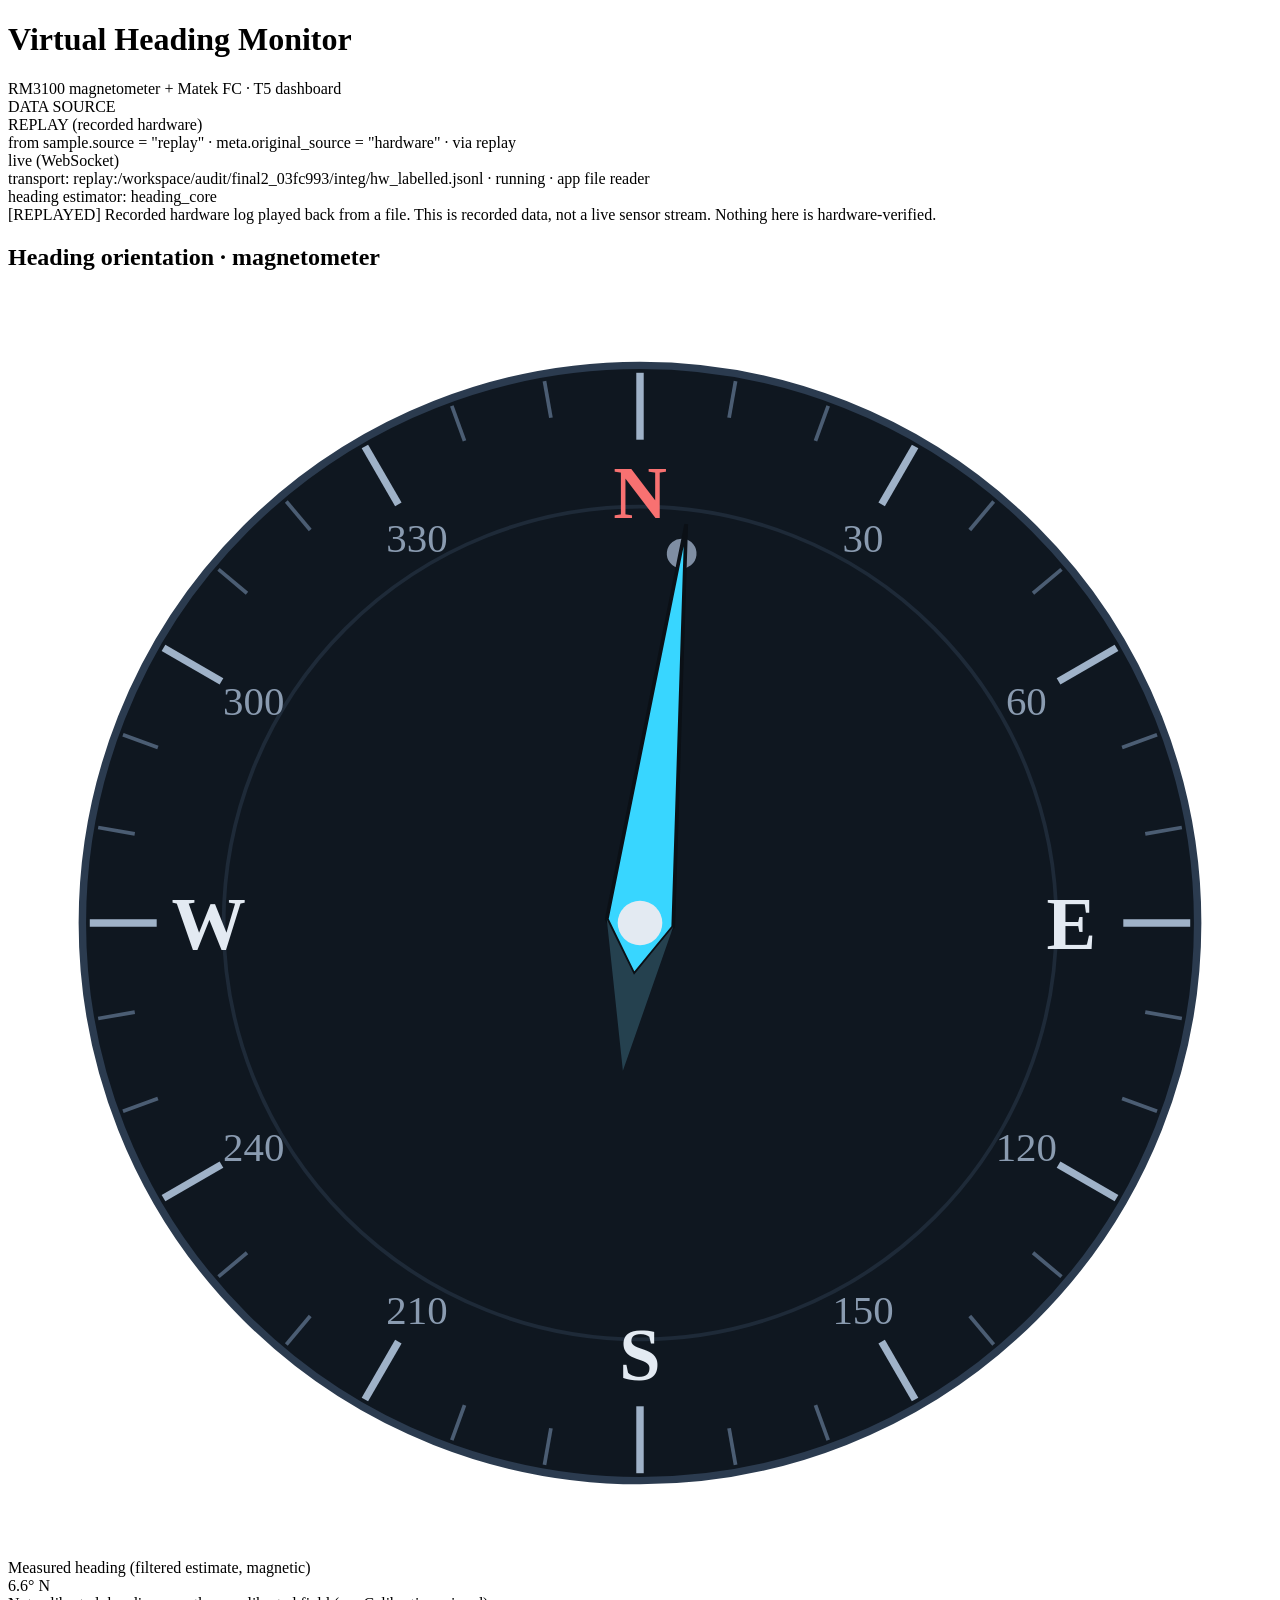
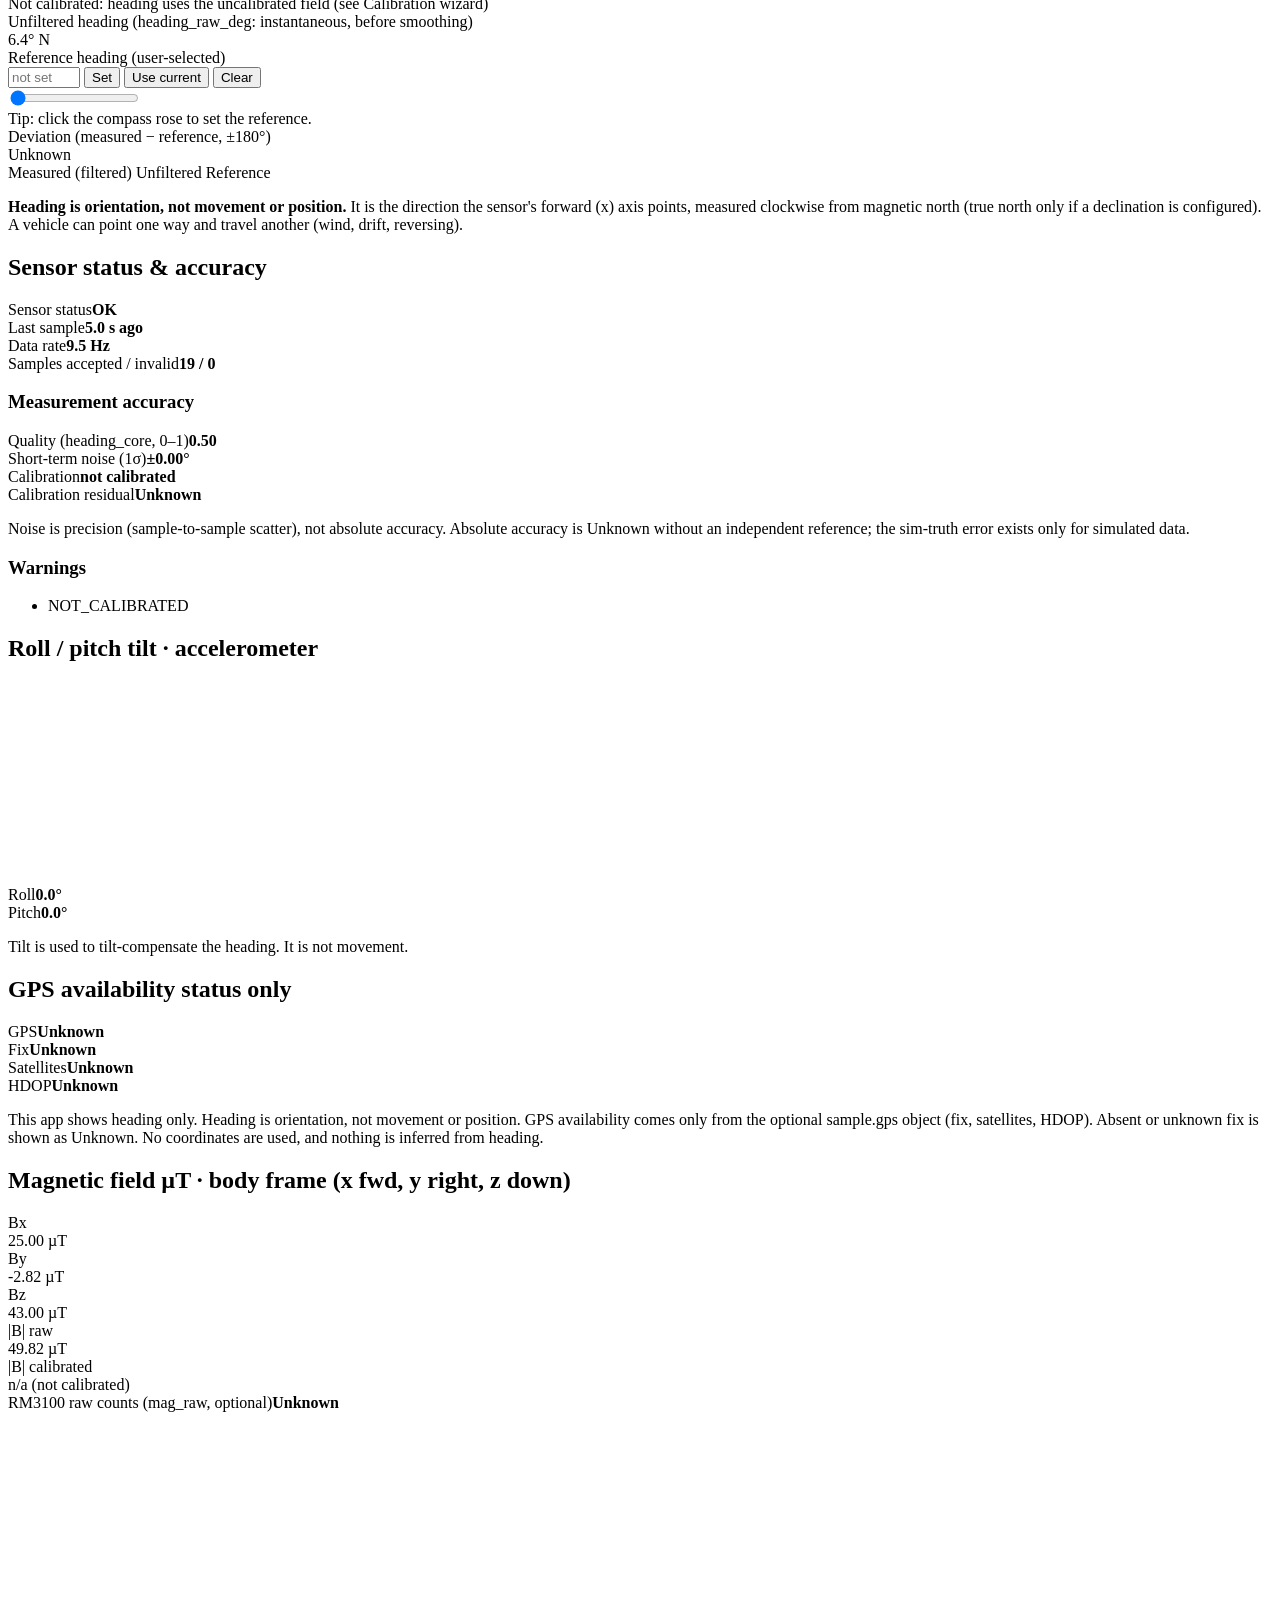
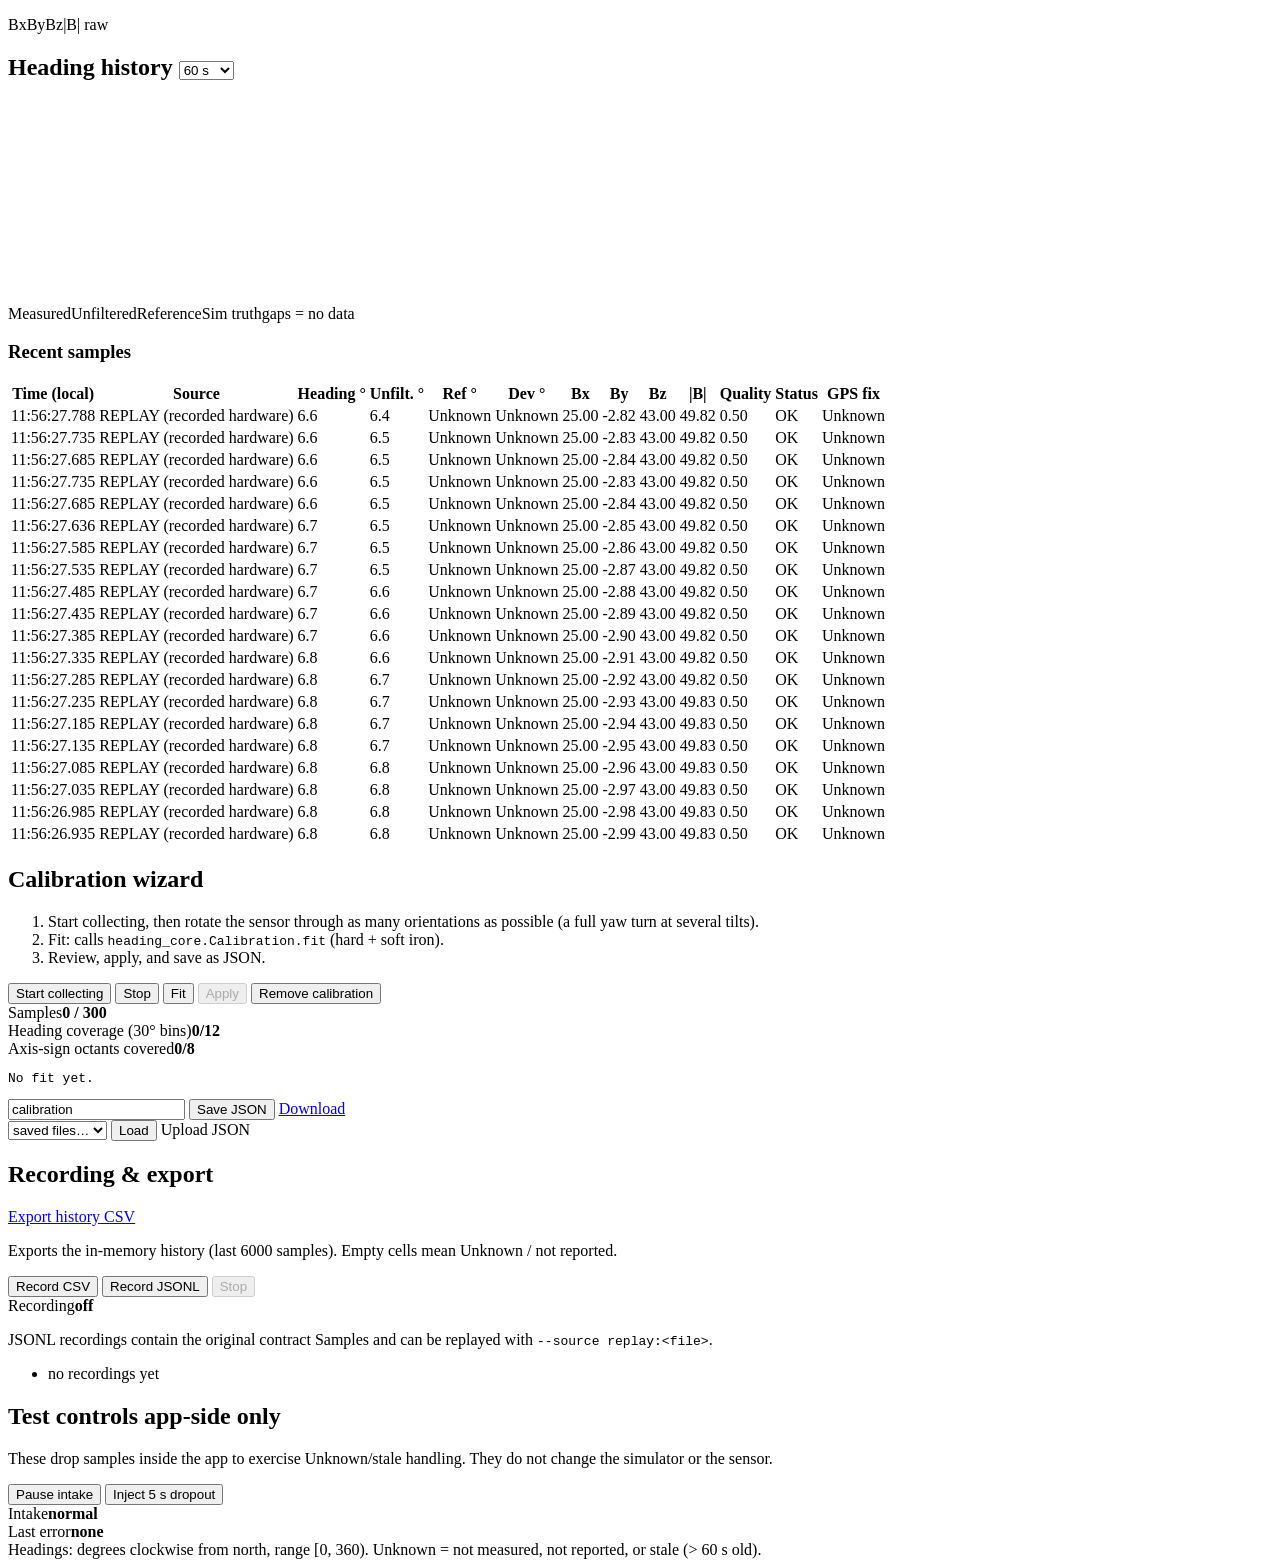
==== commit dfa12680: "[qa] v5 FINAL: verdict PASS (virtual scope), pending independent Codex re-verification. Fresh clones" ====
--- a/reports/audit/raw/ui_dom_hw_replay.html
+++ b/reports/audit/raw/ui_dom_hw_replay.html
@@ -15,10 +15,16 @@
     <div class="badge-label">DATA SOURCE</div>
     <div id="sourceBadge" class="source-badge replay" title="Taken only from the source field of the latest sample">REPLAY (recorded hardware)</div>
     <div id="sourceSub" class="badge-sub">from sample.source = "replay" · meta.original_source = "hardware" · via replay</div>
+    <div id="deviceIdentity" class="badge-sub device-id" hidden="">
+      board <span id="deviceBoard">Unknown (reported by device)</span> ·
+      variant <span id="deviceVariant">Unknown (reported by device)</span> ·
+      target <span id="deviceTarget">Unknown (reported by device)</span> ·
+      uid <span id="deviceUid">Unknown (reported by device)</span> · <span id="deviceVerify">not verified</span>
+    </div>
   </div>
   <div class="conn">
     <div><span id="connDot" class="dot ok"></span><span id="connText">live (WebSocket)</span></div>
-    <div class="small" id="transportText">transport: replay:<out>/hw_labelled.jsonl · running · app file reader</div>
+    <div class="small" id="transportText">transport: replay:/workspace/audit/final2_03fc993/integ/hw_labelled.jsonl · running · app file reader</div>
     <div class="small" id="backendText">heading estimator: heading_core</div>
   </div>
 </header>
@@ -72,7 +78,7 @@
     <h2>Sensor status &amp; accuracy</h2>
     <div class="kv"><span>Sensor status</span><b id="sensorStatus" class="pill ok">OK</b></div>
     <div class="hint" id="sensorReason"></div>
-    <div class="kv"><span>Last sample</span><b id="lastAge" class="">4.9 s ago</b></div>
+    <div class="kv"><span>Last sample</span><b id="lastAge" class="">5.0 s ago</b></div>
     <div class="kv"><span>Data rate</span><b id="rateValue" class="">9.5 Hz</b></div>
     <div class="kv"><span>Samples accepted / invalid</span><b id="countsValue">19 / 0</b></div>
     <h3>Measurement accuracy</h3>
@@ -137,7 +143,7 @@
       <table id="samplesTable">
         <thead><tr><th>Time (local)</th><th>Source</th><th>Heading °</th><th>Unfilt. °</th><th>Ref °</th><th>Dev °</th>
           <th>Bx</th><th>By</th><th>Bz</th><th>|B|</th><th>Quality</th><th>Status</th><th>GPS fix</th></tr></thead>
-        <tbody><tr><td>01:16:54.526</td><td>REPLAY (recorded hardware)</td><td>6.6</td><td>6.4</td><td class="unk">Unknown</td><td class="unk">Unknown</td><td>25.00</td><td>-2.82</td><td>43.00</td><td>49.82</td><td>0.50</td><td>OK</td><td class="unk">Unknown</td></tr><tr><td>01:16:54.476</td><td>REPLAY (recorded hardware)</td><td>6.6</td><td>6.5</td><td class="unk">Unknown</td><td class="unk">Unknown</td><td>25.00</td><td>-2.83</td><td>43.00</td><td>49.82</td><td>0.50</td><td>OK</td><td class="unk">Unknown</td></tr><tr><td>01:16:54.427</td><td>REPLAY (recorded hardware)</td><td>6.6</td><td>6.5</td><td class="unk">Unknown</td><td class="unk">Unknown</td><td>25.00</td><td>-2.84</td><td>43.00</td><td>49.82</td><td>0.50</td><td>OK</td><td class="unk">Unknown</td></tr><tr><td>01:16:54.377</td><td>REPLAY (recorded hardware)</td><td>6.7</td><td>6.5</td><td class="unk">Unknown</td><td class="unk">Unknown</td><td>25.00</td><td>-2.85</td><td>43.00</td><td>49.82</td><td>0.50</td><td>OK</td><td class="unk">Unknown</td></tr><tr><td>01:16:54.327</td><td>REPLAY (recorded hardware)</td><td>6.7</td><td>6.5</td><td class="unk">Unknown</td><td class="unk">Unknown</td><td>25.00</td><td>-2.86</td><td>43.00</td><td>49.82</td><td>0.50</td><td>OK</td><td class="unk">Unknown</td></tr><tr><td>01:16:54.377</td><td>REPLAY (recorded hardware)</td><td>6.7</td><td>6.5</td><td class="unk">Unknown</td><td class="unk">Unknown</td><td>25.00</td><td>-2.85</td><td>43.00</td><td>49.82</td><td>0.50</td><td>OK</td><td class="unk">Unknown</td></tr><tr><td>01:16:54.327</td><td>REPLAY (recorded hardware)</td><td>6.7</td><td>6.5</td><td class="unk">Unknown</td><td class="unk">Unknown</td><td>25.00</td><td>-2.86</td><td>43.00</td><td>49.82</td><td>0.50</td><td>OK</td><td class="unk">Unknown</td></tr><tr><td>01:16:54.276</td><td>REPLAY (recorded hardware)</td><td>6.7</td><td>6.5</td><td class="unk">Unknown</td><td class="unk">Unknown</td><td>25.00</td><td>-2.87</td><td>43.00</td><td>49.82</td><td>0.50</td><td>OK</td><td class="unk">Unknown</td></tr><tr><td>01:16:54.226</td><td>REPLAY (recorded hardware)</td><td>6.7</td><td>6.6</td><td class="unk">Unknown</td><td class="unk">Unknown</td><td>25.00</td><td>-2.88</td><td>43.00</td><td>49.82</td><td>0.50</td><td>OK</td><td class="unk">Unknown</td></tr><tr><td>01:16:54.176</td><td>REPLAY (recorded hardware)</td><td>6.7</td><td>6.6</td><td class="unk">Unknown</td><td class="unk">Unknown</td><td>25.00</td><td>-2.89</td><td>43.00</td><td>49.82</td><td>0.50</td><td>OK</td><td class="unk">Unknown</td></tr><tr><td>01:16:54.126</td><td>REPLAY (recorded hardware)</td><td>6.7</td><td>6.6</td><td class="unk">Unknown</td><td class="unk">Unknown</td><td>25.00</td><td>-2.90</td><td>43.00</td><td>49.82</td><td>0.50</td><td>OK</td><td class="unk">Unknown</td></tr><tr><td>01:16:54.076</td><td>REPLAY (recorded hardware)</td><td>6.8</td><td>6.6</td><td class="unk">Unknown</td><td class="unk">Unknown</td><td>25.00</td><td>-2.91</td><td>43.00</td><td>49.82</td><td>0.50</td><td>OK</td><td class="unk">Unknown</td></tr><tr><td>01:16:54.026</td><td>REPLAY (recorded hardware)</td><td>6.8</td><td>6.7</td><td class="unk">Unknown</td><td class="unk">Unknown</td><td>25.00</td><td>-2.92</td><td>43.00</td><td>49.82</td><td>0.50</td><td>OK</td><td class="unk">Unknown</td></tr><tr><td>01:16:53.976</td><td>REPLAY (recorded hardware)</td><td>6.8</td><td>6.7</td><td class="unk">Unknown</td><td class="unk">Unknown</td><td>25.00</td><td>-2.93</td><td>43.00</td><td>49.83</td><td>0.50</td><td>OK</td><td class="unk">Unknown</td></tr><tr><td>01:16:53.926</td><td>REPLAY (recorded hardware)</td><td>6.8</td><td>6.7</td><td class="unk">Unknown</td><td class="unk">Unknown</td><td>25.00</td><td>-2.94</td><td>43.00</td><td>49.83</td><td>0.50</td><td>OK</td><td class="unk">Unknown</td></tr><tr><td>01:16:53.876</td><td>REPLAY (recorded hardware)</td><td>6.8</td><td>6.7</td><td class="unk">Unknown</td><td class="unk">Unknown</td><td>25.00</td><td>-2.95</td><td>43.00</td><td>49.83</td><td>0.50</td><td>OK</td><td class="unk">Unknown</td></tr><tr><td>01:16:53.826</td><td>REPLAY (recorded hardware)</td><td>6.8</td><td>6.8</td><td class="unk">Unknown</td><td class="unk">Unknown</td><td>25.00</td><td>-2.96</td><td>43.00</td><td>49.83</td><td>0.50</td><td>OK</td><td class="unk">Unknown</td></tr><tr><td>01:16:53.776</td><td>REPLAY (recorded hardware)</td><td>6.8</td><td>6.8</td><td class="unk">Unknown</td><td class="unk">Unknown</td><td>25.00</td><td>-2.97</td><td>43.00</td><td>49.83</td><td>0.50</td><td>OK</td><td class="unk">Unknown</td></tr><tr><td>01:16:53.726</td><td>REPLAY (recorded hardware)</td><td>6.8</td><td>6.8</td><td class="unk">Unknown</td><td class="unk">Unknown</td><td>25.00</td><td>-2.98</td><td>43.00</td><td>49.83</td><td>0.50</td><td>OK</td><td class="unk">Unknown</td></tr><tr><td>01:16:53.676</td><td>REPLAY (recorded hardware)</td><td>6.8</td><td>6.8</td><td class="unk">Unknown</td><td class="unk">Unknown</td><td>25.00</td><td>-2.99</td><td>43.00</td><td>49.83</td><td>0.50</td><td>OK</td><td class="unk">Unknown</td></tr></tbody>
+        <tbody><tr><td>11:56:27.788</td><td>REPLAY (recorded hardware)</td><td>6.6</td><td>6.4</td><td class="unk">Unknown</td><td class="unk">Unknown</td><td>25.00</td><td>-2.82</td><td>43.00</td><td>49.82</td><td>0.50</td><td>OK</td><td class="unk">Unknown</td></tr><tr><td>11:56:27.735</td><td>REPLAY (recorded hardware)</td><td>6.6</td><td>6.5</td><td class="unk">Unknown</td><td class="unk">Unknown</td><td>25.00</td><td>-2.83</td><td>43.00</td><td>49.82</td><td>0.50</td><td>OK</td><td class="unk">Unknown</td></tr><tr><td>11:56:27.685</td><td>REPLAY (recorded hardware)</td><td>6.6</td><td>6.5</td><td class="unk">Unknown</td><td class="unk">Unknown</td><td>25.00</td><td>-2.84</td><td>43.00</td><td>49.82</td><td>0.50</td><td>OK</td><td class="unk">Unknown</td></tr><tr><td>11:56:27.735</td><td>REPLAY (recorded hardware)</td><td>6.6</td><td>6.5</td><td class="unk">Unknown</td><td class="unk">Unknown</td><td>25.00</td><td>-2.83</td><td>43.00</td><td>49.82</td><td>0.50</td><td>OK</td><td class="unk">Unknown</td></tr><tr><td>11:56:27.685</td><td>REPLAY (recorded hardware)</td><td>6.6</td><td>6.5</td><td class="unk">Unknown</td><td class="unk">Unknown</td><td>25.00</td><td>-2.84</td><td>43.00</td><td>49.82</td><td>0.50</td><td>OK</td><td class="unk">Unknown</td></tr><tr><td>11:56:27.636</td><td>REPLAY (recorded hardware)</td><td>6.7</td><td>6.5</td><td class="unk">Unknown</td><td class="unk">Unknown</td><td>25.00</td><td>-2.85</td><td>43.00</td><td>49.82</td><td>0.50</td><td>OK</td><td class="unk">Unknown</td></tr><tr><td>11:56:27.585</td><td>REPLAY (recorded hardware)</td><td>6.7</td><td>6.5</td><td class="unk">Unknown</td><td class="unk">Unknown</td><td>25.00</td><td>-2.86</td><td>43.00</td><td>49.82</td><td>0.50</td><td>OK</td><td class="unk">Unknown</td></tr><tr><td>11:56:27.535</td><td>REPLAY (recorded hardware)</td><td>6.7</td><td>6.5</td><td class="unk">Unknown</td><td class="unk">Unknown</td><td>25.00</td><td>-2.87</td><td>43.00</td><td>49.82</td><td>0.50</td><td>OK</td><td class="unk">Unknown</td></tr><tr><td>11:56:27.485</td><td>REPLAY (recorded hardware)</td><td>6.7</td><td>6.6</td><td class="unk">Unknown</td><td class="unk">Unknown</td><td>25.00</td><td>-2.88</td><td>43.00</td><td>49.82</td><td>0.50</td><td>OK</td><td class="unk">Unknown</td></tr><tr><td>11:56:27.435</td><td>REPLAY (recorded hardware)</td><td>6.7</td><td>6.6</td><td class="unk">Unknown</td><td class="unk">Unknown</td><td>25.00</td><td>-2.89</td><td>43.00</td><td>49.82</td><td>0.50</td><td>OK</td><td class="unk">Unknown</td></tr><tr><td>11:56:27.385</td><td>REPLAY (recorded hardware)</td><td>6.7</td><td>6.6</td><td class="unk">Unknown</td><td class="unk">Unknown</td><td>25.00</td><td>-2.90</td><td>43.00</td><td>49.82</td><td>0.50</td><td>OK</td><td class="unk">Unknown</td></tr><tr><td>11:56:27.335</td><td>REPLAY (recorded hardware)</td><td>6.8</td><td>6.6</td><td class="unk">Unknown</td><td class="unk">Unknown</td><td>25.00</td><td>-2.91</td><td>43.00</td><td>49.82</td><td>0.50</td><td>OK</td><td class="unk">Unknown</td></tr><tr><td>11:56:27.285</td><td>REPLAY (recorded hardware)</td><td>6.8</td><td>6.7</td><td class="unk">Unknown</td><td class="unk">Unknown</td><td>25.00</td><td>-2.92</td><td>43.00</td><td>49.82</td><td>0.50</td><td>OK</td><td class="unk">Unknown</td></tr><tr><td>11:56:27.235</td><td>REPLAY (recorded hardware)</td><td>6.8</td><td>6.7</td><td class="unk">Unknown</td><td class="unk">Unknown</td><td>25.00</td><td>-2.93</td><td>43.00</td><td>49.83</td><td>0.50</td><td>OK</td><td class="unk">Unknown</td></tr><tr><td>11:56:27.185</td><td>REPLAY (recorded hardware)</td><td>6.8</td><td>6.7</td><td class="unk">Unknown</td><td class="unk">Unknown</td><td>25.00</td><td>-2.94</td><td>43.00</td><td>49.83</td><td>0.50</td><td>OK</td><td class="unk">Unknown</td></tr><tr><td>11:56:27.135</td><td>REPLAY (recorded hardware)</td><td>6.8</td><td>6.7</td><td class="unk">Unknown</td><td class="unk">Unknown</td><td>25.00</td><td>-2.95</td><td>43.00</td><td>49.83</td><td>0.50</td><td>OK</td><td class="unk">Unknown</td></tr><tr><td>11:56:27.085</td><td>REPLAY (recorded hardware)</td><td>6.8</td><td>6.8</td><td class="unk">Unknown</td><td class="unk">Unknown</td><td>25.00</td><td>-2.96</td><td>43.00</td><td>49.83</td><td>0.50</td><td>OK</td><td class="unk">Unknown</td></tr><tr><td>11:56:27.035</td><td>REPLAY (recorded hardware)</td><td>6.8</td><td>6.8</td><td class="unk">Unknown</td><td class="unk">Unknown</td><td>25.00</td><td>-2.97</td><td>43.00</td><td>49.83</td><td>0.50</td><td>OK</td><td class="unk">Unknown</td></tr><tr><td>11:56:26.985</td><td>REPLAY (recorded hardware)</td><td>6.8</td><td>6.8</td><td class="unk">Unknown</td><td class="unk">Unknown</td><td>25.00</td><td>-2.98</td><td>43.00</td><td>49.83</td><td>0.50</td><td>OK</td><td class="unk">Unknown</td></tr><tr><td>11:56:26.935</td><td>REPLAY (recorded hardware)</td><td>6.8</td><td>6.8</td><td class="unk">Unknown</td><td class="unk">Unknown</td><td>25.00</td><td>-2.99</td><td>43.00</td><td>49.83</td><td>0.50</td><td>OK</td><td class="unk">Unknown</td></tr></tbody>
       </table>
     </div>
   </section>
